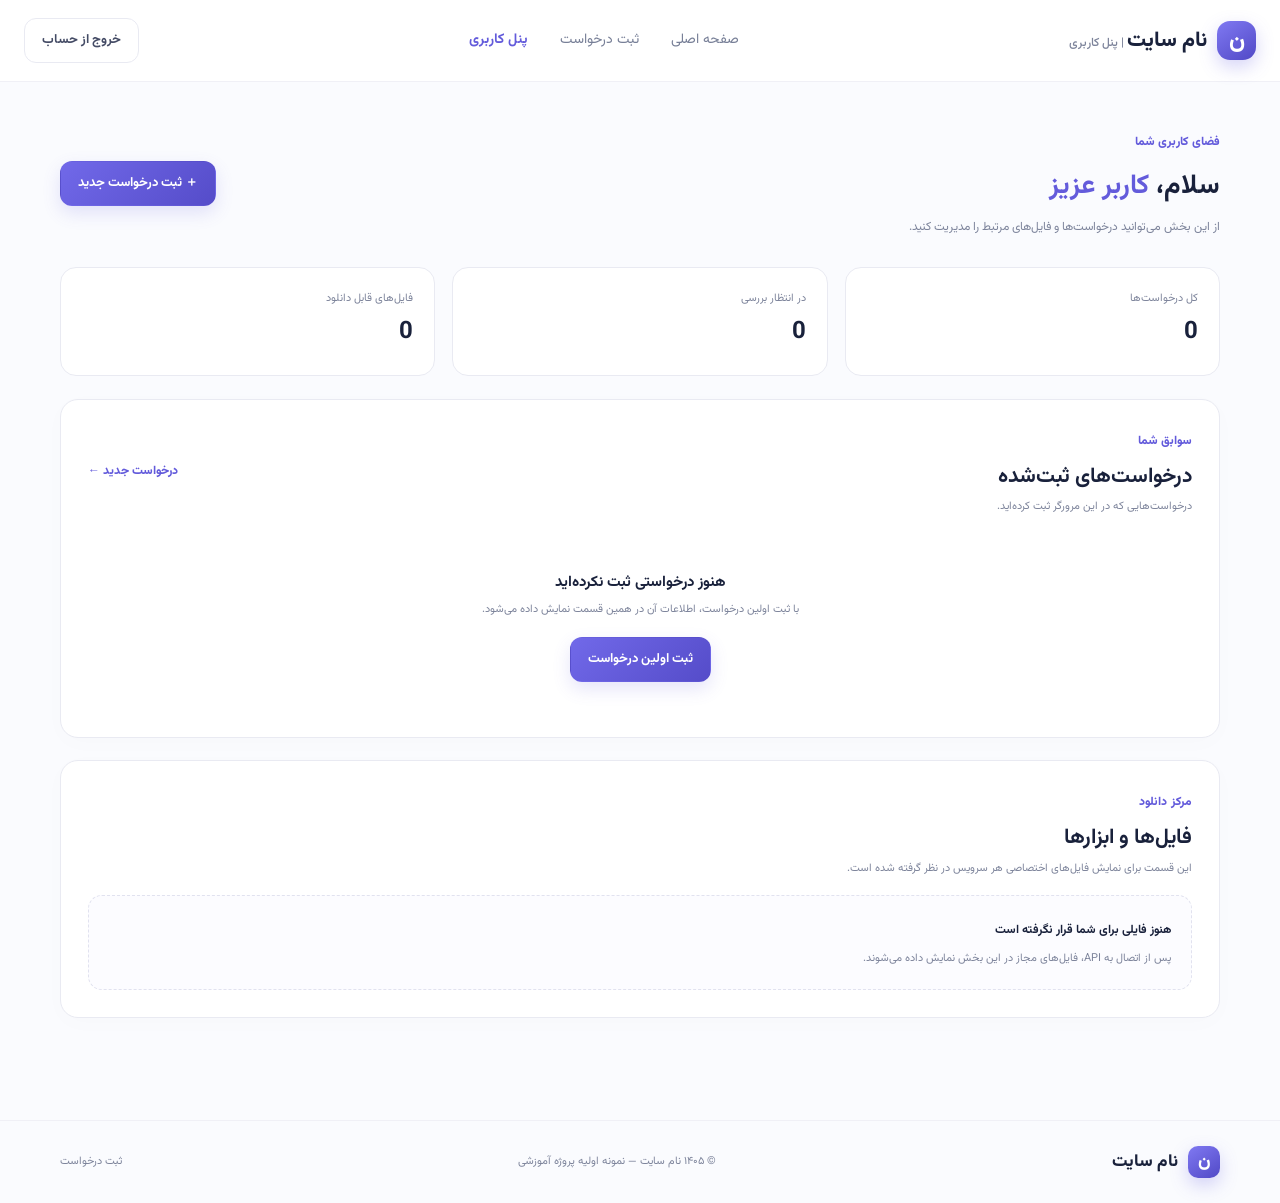
==== dashboard.html @ 3e63b2a2 "saas project setup" ====
<!doctype html>
<html lang="fa" dir="rtl">
  <head>
    <meta charset="utf-8" />
    <meta name="viewport" content="width=device-width,initial-scale=1" />
    <title>پنل کاربری | نام سایت</title>
    <link rel="stylesheet" href="css/style.css" />
  </head>
  <body class="dashboard-body">
    <header class="site-header">
      <a class="brand" href="index.html"
        ><span class="brand-mark">ن</span
        ><span>نام سایت<span class="brand-sub"> | پنل کاربری</span></span></a
      >
      <nav class="main-nav">
        <a href="index.html">صفحه اصلی</a><a href="detail.html">ثبت درخواست</a
        ><a class="active" href="dashboard.html">پنل کاربری</a>
      </nav>
      <div class="header-actions">
        <button class="btn btn-ghost" id="logout-btn">خروج از حساب</button>
      </div>
    </header>
    <main class="container page-container">
      <div class="dashboard-welcome">
        <div>
          <span class="eyebrow">فضای کاربری شما</span>
          <h1>سلام، <span id="user-name">کاربر عزیز</span></h1>
          <p>
            از این بخش می‌توانید درخواست‌ها و فایل‌های مرتبط را مدیریت کنید.
          </p>
        </div>
        <a href="detail.html" class="btn btn-primary">＋ ثبت درخواست جدید</a>
      </div>
      <div class="dashboard-stats">
        <article class="stat-card">
          <div>
            <small>کل درخواست‌ها</small><strong id="total-requests">0</strong>
          </div>
        </article>
        <article class="stat-card">
          <div>
            <small>در انتظار بررسی</small
            ><strong id="pending-requests">0</strong>
          </div>
        </article>
        <article class="stat-card">
          <div><small>فایل‌های قابل دانلود</small><strong>0</strong></div>
        </article>
      </div>
      <section class="panel-card requests-card">
        <div class="card-heading">
          <div>
            <span class="eyebrow">سوابق شما</span>
            <h2>درخواست‌های ثبت‌شده</h2>
            <p>درخواست‌هایی که در این مرورگر ثبت کرده‌اید.</p>
          </div>
          <a href="detail.html" class="text-link">درخواست جدید ←</a>
        </div>
        <div id="requests-list" class="requests-list"></div>
        <div id="empty-state" class="empty-state">
          <h3>هنوز درخواستی ثبت نکرده‌اید</h3>
          <p>
            با ثبت اولین درخواست، اطلاعات آن در همین قسمت نمایش داده می‌شود.
          </p>
          <a href="detail.html" class="btn btn-primary">ثبت اولین درخواست</a>
        </div>
      </section>
      <section class="panel-card downloads-card">
        <div class="card-heading">
          <div>
            <span class="eyebrow">مرکز دانلود</span>
            <h2>فایل‌ها و ابزارها</h2>
            <p>
              این قسمت برای نمایش فایل‌های اختصاصی هر سرویس در نظر گرفته شده
              است.
            </p>
          </div>
        </div>
        <div class="download-placeholder">
          <div>
            <b>هنوز فایلی برای شما قرار نگرفته است</b>
            <p>
              پس از اتصال به API، فایل‌های مجاز در این بخش نمایش داده می‌شوند.
            </p>
          </div>
        </div>
      </section>
    </main>
    <footer class="site-footer">
      <div class="container footer-inner">
        <a class="brand" href="index.html"
          ><span class="brand-mark">ن</span><span>نام سایت</span></a
        ><span>© ۱۴۰۵ نام سایت — نمونه اولیه پروژه آموزشی</span
        ><a href="detail.html">ثبت درخواست</a>
      </div>
    </footer>
    <div class="toast" id="toast" role="status"></div>
    <script src="js/app.js" defer></script>
    <script src="js/dashboard.js" defer></script>
  </body>
</html>
---- css/style.css ----
@import url("https://fonts.googleapis.com/css2?family=Vazirmatn:wght@400;500;600;700;800&display=swap");
:root {
  --ink: #19213b;
  --muted: #7d849b;
  --primary: #635bdb;
  --primary-dark: #4f46c8;
  --line: #e9eaf2;
  --bg: #f8f9fd;
  --white: #fff;
  --green: #1eaa80;
  --orange: #f2a34a;
  --shadow: 0 18px 60px rgba(36, 42, 85, 0.08);
}
* {
  box-sizing: border-box;
}
html {
  scroll-behavior: smooth;
}
body {
  margin: 0;
  font-family: "Vazirmatn", Tahoma, sans-serif;
  color: var(--ink);
  background: #fff;
  line-height: 1.8;
}
button,
input {
  font: inherit;
}
button,
a {
  -webkit-tap-highlight-color: transparent;
}
a {
  color: inherit;
  text-decoration: none;
}
button {
  cursor: pointer;
}
.container {
  width: min(1160px, calc(100% - 48px));
  margin-inline: auto;
}
.site-header {
  height: 82px;
  display: flex;
  align-items: center;
  justify-content: space-between;
  gap: 24px;
  padding: 0 max(24px, calc((100% - 1240px) / 2));
  border-bottom: 1px solid #f0f0f6;
  background: rgba(255, 255, 255, 0.94);
  position: sticky;
  top: 0;
  z-index: 20;
  backdrop-filter: blur(12px);
}
.brand {
  display: flex;
  align-items: center;
  gap: 10px;
  font-size: 21px;
  font-weight: 800;
  white-space: nowrap;
}
.brand-mark {
  width: 39px;
  height: 39px;
  border-radius: 13px;
  display: grid;
  place-items: center;
  color: #fff;
  background: linear-gradient(145deg, #8079f2, #5149c6);
  box-shadow: 0 7px 18px #655de044;
  font-size: 23px;
}
.brand-sub {
  font-size: 12px;
  font-weight: 500;
  color: var(--muted);
}
.main-nav {
  display: flex;
  gap: 32px;
  color: #777f97;
  font-size: 14px;
}
.main-nav a {
  transition: 0.2s;
}
.main-nav a:hover,
.main-nav a.active {
  color: var(--primary);
  font-weight: 700;
}
.header-actions {
  display: flex;
  align-items: center;
  gap: 10px;
}
.btn {
  border: 1px solid transparent;
  border-radius: 12px;
  padding: 10px 17px;
  display: inline-flex;
  align-items: center;
  justify-content: center;
  gap: 12px;
  font-size: 13px;
  font-weight: 700;
  transition:
    transform 0.2s,
    box-shadow 0.2s,
    background 0.2s;
  white-space: nowrap;
}
.btn:hover {
  transform: translateY(-2px);
}
.btn-primary {
  color: #fff;
  background: linear-gradient(135deg, #7169e9, #554cc9);
  box-shadow: 0 7px 18px #635bdb2a;
}
.btn-primary:hover {
  box-shadow: 0 10px 25px #635bdb45;
}
.btn-ghost {
  background: #fff;
  border-color: var(--line);
  color: #444b65;
}
.btn-light {
  background: #fff;
  color: var(--primary);
}
.btn-large {
  padding: 14px 22px;
  font-size: 14px;
  border-radius: 13px;
}
.btn-full {
  width: 100%;
  margin-top: 10px;
  padding: 13px;
}
.menu-toggle {
  display: none;
  border: 0;
  background: transparent;
  font-size: 25px;
  color: var(--ink);
}
.hero {
  display: grid;
  grid-template-columns: 1fr 1fr;
  align-items: center;
  gap: 70px;
  padding-top: 78px;
  padding-bottom: 84px;
  min-height: 570px;
}
.eyebrow {
  display: inline-flex;
  align-items: center;
  gap: 9px;
  font-size: 12px;
  color: var(--primary);
  font-weight: 800;
  letter-spacing: 0.1px;
}
.pulse {
  width: 8px;
  height: 8px;
  background: #36c79c;
  border-radius: 50%;
  box-shadow: 0 0 0 5px #36c79c1e;
}
.hero h1 {
  font-size: clamp(35px, 4.3vw, 54px);
  line-height: 1.45;
  letter-spacing: -1.5px;
  margin: 16px 0;
}
.gradient-text {
  background: linear-gradient(90deg, #7e76ef, #5147c7);
  -webkit-background-clip: text;
  background-clip: text;
  color: transparent;
}
.hero-description {
  max-width: 490px;
  color: var(--muted);
  font-size: 15px;
  line-height: 2.1;
  margin-bottom: 27px;
}
.hero-actions {
  display: flex;
  gap: 12px;
  flex-wrap: wrap;
}
.hero-proof {
  display: flex;
  align-items: center;
  gap: 14px;
  margin-top: 34px;
}
.avatar-stack {
  display: flex;
  direction: ltr;
  padding-left: 5px;
}
.avatar-stack span {
  width: 32px;
  height: 32px;
  display: grid;
  place-items: center;
  border-radius: 50%;
  border: 2px solid white;
  margin-left: -7px;
  background: #e6e4ff;
  color: #5d55d0;
  font-size: 12px;
  font-weight: 800;
}
.avatar-stack span:nth-child(2) {
  background: #ffead6;
  color: #b87831;
}
.avatar-stack span:nth-child(3) {
  background: #d7f6ec;
  color: #168a68;
}
.hero-proof strong,
.hero-proof small {
  display: block;
}
.hero-proof strong {
  font-size: 12px;
}
.hero-proof small {
  font-size: 11px;
  color: var(--muted);
}
.hero-visual {
  position: relative;
  padding: 30px 15px;
}
.glow {
  position: absolute;
  inset: 10% 5%;
  background: radial-gradient(
    ellipse,
    #e7e5ff 0%,
    #f6f5ff 48%,
    transparent 72%
  );
  filter: blur(10px);
}
.dashboard-preview {
  position: relative;
  background: #fff;
  border: 1px solid #ededf7;
  border-radius: 22px;
  padding: 22px;
  box-shadow: 0 25px 75px #3e397a17;
  transform: rotate(-1deg);
  z-index: 2;
}
.preview-top {
  display: flex;
  justify-content: space-between;
  align-items: center;
  font-size: 12px;
  font-weight: 800;
  color: #525975;
  margin-bottom: 20px;
}
.dots {
  color: #c7c9d9;
  letter-spacing: 3px;
}
.preview-icon {
  width: 29px;
  height: 29px;
  display: grid;
  place-items: center;
  background: #f0efff;
  color: var(--primary);
  border-radius: 9px;
}
.welcome-card {
  display: flex;
  justify-content: space-between;
  align-items: center;
  padding: 17px;
  background: linear-gradient(120deg, #f2f1ff, #faf9ff);
  border-radius: 14px;
}
.welcome-card small {
  color: var(--primary);
  font-size: 10px;
}
.welcome-card h3 {
  font-size: 16px;
  margin: 4px 0;
}
.welcome-card p {
  margin: 0;
  font-size: 10px;
  color: var(--muted);
}
.welcome-icon {
  width: 54px;
  height: 54px;
  border-radius: 17px;
  background: #fff;
  color: var(--primary);
  display: grid;
  place-items: center;
  font-size: 30px;
}
.preview-stats {
  display: grid;
  grid-template-columns: 1fr 1fr;
  gap: 12px;
  margin: 14px 0;
}
.mini-stat {
  border: 1px solid #f0f0f6;
  border-radius: 12px;
  padding: 12px;
  display: grid;
  grid-template-columns: 35px 1fr;
  align-items: center;
  column-gap: 28px;
}
.stat-icon {
  width: 33px;
  height: 33px;
  display: grid;
  place-items: center;
  border-radius: 10px;
  font-size: 16px;
}
.purple {
  background: #efedff;
  color: #635bdb;
}
.green {
  background: #e4f9f1;
  color: #1eaa80;
}
.orange {
  background: #fff1df;
  color: #d88728;
}
.mini-stat small {
  font-size: 10px;
  color: var(--muted);
}
.mini-stat b {
  font-size: 17px;
  grid-column: 2;
}
.preview-row {
  display: flex;
  align-items: center;
  gap: 10px;
  border-top: 1px solid #f1f1f7;
  padding: 13px 2px;
}
.row-symbol {
  width: 33px;
  height: 33px;
  border-radius: 10px;
  background: #f3efff;
  color: #8b69d8;
  display: grid;
  place-items: center;
}
.row-symbol.blue {
  background: #e9f4ff;
  color: #4c94d5;
}
.preview-row div {
  flex: 1;
}
.preview-row b,
.preview-row small {
  display: block;
}
.preview-row b {
  font-size: 11px;
}
.preview-row small {
  font-size: 9px;
  color: var(--muted);
}
.status-pill {
  font-size: 9px;
  padding: 3px 8px;
  border-radius: 7px;
}
.pending {
  background: #fff3df;
  color: #c18127;
}
.success {
  background: #e5f8f1;
  color: #16986e;
}
.float-card {
  position: absolute;
  bottom: 0;
  left: -12px;
  z-index: 3;
  display: flex;
  align-items: center;
  gap: 10px;
  background: #fff;
  border: 1px solid #eeeef5;
  padding: 12px 16px;
  border-radius: 14px;
  box-shadow: var(--shadow);
}
.float-check {
  width: 32px;
  height: 32px;
  border-radius: 10px;
  display: grid;
  place-items: center;
  background: #e1f8ee;
  color: #20a77c;
}
.float-card b,
.float-card small {
  display: block;
}
.float-card b {
  font-size: 11px;
}
.float-card small {
  font-size: 10px;
  color: var(--muted);
}
.hero-orb {
  position: absolute;
  border-radius: 50%;
  z-index: 1;
}
.orb-one {
  width: 23px;
  height: 23px;
  background: #f5c783;
  top: 10px;
  right: 0;
}
.orb-two {
  width: 13px;
  height: 13px;
  background: #8e87f3;
  bottom: 40px;
  right: 0;
}
.trust-strip {
  background: #fbfbfe;
  border-block: 1px solid #f1f1f8;
}
.trust-inner {
  display: flex;
  justify-content: space-between;
  align-items: center;
  padding-block: 19px;
  color: var(--muted);
  font-size: 12px;
}
.trust-inner div {
  display: flex;
  align-items: center;
  gap: 17px;
}
.trust-inner b {
  color: #626982;
  font-size: 12px;
}
.trust-inner i {
  width: 4px;
  height: 4px;
  background: #bbb9e9;
  border-radius: 50%;
}
.section {
  padding-top: 85px;
  padding-bottom: 90px;
}
.section-heading {
  display: flex;
  justify-content: space-between;
  align-items: end;
  gap: 20px;
  margin-bottom: 30px;
}
.section-heading h2,
.card-heading h2 {
  font-size: 27px;
  line-height: 1.5;
  margin: 8px 0;
}
.section-heading p,
.card-heading p {
  color: var(--muted);
  font-size: 13px;
  margin: 0;
}
.text-link {
  color: var(--primary);
  font-size: 12px;
  font-weight: 800;
  white-space: nowrap;
}
.service-grid {
  display: grid;
  grid-template-columns: repeat(3, 1fr);
  gap: 18px;
}
.service-card {
  position: relative;
  border: 1px solid var(--line);
  border-radius: 18px;
  padding: 25px 20px;
  transition: 0.25s;
  background: #fff;
}
.service-card:hover {
  transform: translateY(-5px);
  box-shadow: var(--shadow);
  border-color: #dcd9ff;
}
.service-card.featured {
  border-color: #d9d6ff;
  background: linear-gradient(145deg, #fff, #fbfaff);
}
.service-icon {
  width: 49px;
  height: 49px;
  display: grid;
  place-items: center;
  border-radius: 14px;
  font-size: 23px;
  margin-bottom: 20px;
}
.card-label {
  position: absolute;
  left: 20px;
  top: 23px;
  background: #f0eeff;
  color: var(--primary);
  padding: 4px 9px;
  border-radius: 7px;
  font-size: 9px;
  font-weight: 800;
}
.service-card h3 {
  font-size: 16px;
  margin: 0 0 8px;
}
.service-card p {
  font-size: 12px;
  color: var(--muted);
  min-height: 48px;
  margin: 0 0 25px;
  line-height: 2;
}
.service-bottom {
  display: flex;
  justify-content: space-between;
  align-items: center;
  border-top: 1px solid #f0f0f6;
  padding-top: 17px;
  font-size: 11px;
  color: var(--muted);
}
.service-bottom strong b {
  color: var(--ink);
  font-size: 13px;
}
.round-arrow {
  width: 84px;
  height: 34px;
  border: 1px solid var(--line);
  border-radius: 11px;
  display: grid;
  place-items: center;
  color: var(--primary);
  font-size: 10px;
}
.how-section {
  background: #f8f8fd;
  padding: 75px 0 85px;
}
.centered {
  justify-content: center;
  text-align: center;
}
.steps-grid {
  display: grid;
  grid-template-columns: repeat(3, 1fr);
  gap: 22px;
  margin-top: 45px;
}
.step {
  background: #fff;
  border: 1px solid #eeeef6;
  border-radius: 17px;
  padding: 25px;
}
.step > span {
  width: 42px;
  height: 42px;
  border-radius: 13px;
  background: #f0efff;
  color: var(--primary);
  display: grid;
  place-items: center;
  font-weight: 800;
  font-size: 13px;
}
.step h3 {
  font-size: 15px;
  margin: 17px 0 5px;
}
.step p {
  font-size: 12px;
  color: var(--muted);
  margin: 0;
}
.cta {
  margin-top: 70px;
  margin-bottom: 70px;
  padding: 35px 42px;
  background: linear-gradient(115deg, #6c64e4, #4f47bf);
  border-radius: 23px;
  color: #fff;
  display: flex;
  align-items: center;
  justify-content: space-between;
  gap: 25px;
  overflow: hidden;
  position: relative;
}
.cta:after {
  content: "";
  position: absolute;
  width: 240px;
  height: 240px;
  border: 1px solid #ffffff1c;
  border-radius: 50%;
  left: 28%;
  top: -140px;
  box-shadow:
    0 0 0 30px #ffffff08,
    0 0 0 60px #ffffff06;
}
.cta .eyebrow {
  color: #dedcff;
}
.cta h2 {
  font-size: 23px;
  margin: 6px 0;
}
.cta p {
  margin: 0;
  color: #e1dfff;
  font-size: 12px;
}
.cta .btn {
  z-index: 1;
}
.site-footer {
  border-top: 1px solid #f0f0f6;
}
.footer-inner {
  min-height: 82px;
  display: flex;
  align-items: center;
  justify-content: space-between;
  gap: 15px;
}
.footer-inner .brand {
  font-size: 17px;
}
.footer-inner .brand-mark {
  width: 32px;
  height: 32px;
  font-size: 18px;
  border-radius: 10px;
}
.footer-inner > span,
.footer-inner > a:last-child {
  font-size: 11px;
  color: var(--muted);
}
.modal-backdrop {
  position: fixed;
  inset: 0;
  background: #171a34a6;
  backdrop-filter: blur(5px);
  z-index: 100;
  display: grid;
  place-items: center;
  padding: 20px;
  opacity: 0;
  visibility: hidden;
  transition: 0.25s;
}
.modal-backdrop.open {
  opacity: 1;
  visibility: visible;
}
.login-modal {
  width: min(440px, 100%);
  background: #fff;
  border-radius: 23px;
  padding: 34px;
  position: relative;
  box-shadow: 0 25px 90px #12142e40;
  transform: translateY(14px);
  transition: 0.25s;
}
.modal-backdrop.open .login-modal {
  transform: translateY(0);
}
.modal-close {
  position: absolute;
  left: 17px;
  top: 15px;
  border: 0;
  background: #f4f4fa;
  width: 33px;
  height: 33px;
  border-radius: 10px;
  font-size: 24px;
  color: #777d94;
}
.modal-brand {
  margin-bottom: 18px;
}
.login-modal h2 {
  font-size: 23px;
  margin: 7px 0 3px;
}
.modal-subtitle {
  font-size: 12px;
  color: var(--muted);
  margin: 0 0 22px;
}
.login-modal form label,
.field label {
  display: block;
  font-size: 12px;
  font-weight: 800;
  margin: 13px 0 7px;
}
.login-modal input,
.field input {
  width: 100%;
  height: 47px;
  border: 1px solid #e5e6ef;
  border-radius: 11px;
  padding: 0 13px;
  outline: none;
  background: #fff;
  color: var(--ink);
  font-size: 13px;
  transition: 0.2s;
}
.login-modal input:focus,
.field input:focus {
  border-color: #9d97f3;
  box-shadow: 0 0 0 4px #6d65df13;
}
.form-note {
  font-size: 10px;
  color: #8b91a5;
  margin: 10px 0 13px;
}
.modal-foot {
  text-align: center;
  font-size: 10px;
  color: #9297aa;
  margin: 17px 0 0;
}
.toast {
  position: fixed;
  bottom: 24px;
  left: 24px;
  z-index: 150;
  max-width: calc(100% - 48px);
  padding: 12px 18px;
  background: #222744;
  color: #fff;
  border-radius: 12px;
  font-size: 12px;
  box-shadow: var(--shadow);
  opacity: 0;
  transform: translateY(10px);
  pointer-events: none;
  transition: 0.25s;
}
.toast.show {
  opacity: 1;
  transform: translateY(0);
}
.page-container {
  padding-top: 28px;
  padding-bottom: 80px;
}
.breadcrumbs {
  display: flex;
  gap: 8px;
  font-size: 11px;
  color: #9a9fb1;
  margin-bottom: 23px;
}
.breadcrumbs a {
  color: var(--primary);
}
.detail-hero {
  display: flex;
  align-items: center;
  justify-content: space-between;
  gap: 30px;
  padding: 34px 38px;
  background: linear-gradient(110deg, #f6f5ff, #fbfbff);
  border: 1px solid #efedff;
  border-radius: 21px;
  margin-bottom: 26px;
}
.detail-hero h1 {
  font-size: 29px;
  margin: 7px 0;
}
.detail-hero p {
  max-width: 650px;
  color: var(--muted);
  font-size: 13px;
  margin: 0 0 16px;
}
.detail-tags {
  display: flex;
  flex-wrap: wrap;
  gap: 15px;
  color: #626a83;
  font-size: 11px;
}
.detail-tags span:first-letter {
  color: var(--green);
}
.detail-price {
  min-width: 230px;
  padding: 19px;
  background: #fff;
  border: 1px solid #eeecff;
  border-radius: 16px;
  box-shadow: 0 10px 30px #4f46c80b;
}
.detail-price > small,
.detail-price > span {
  display: block;
  color: var(--muted);
  font-size: 10px;
}
.detail-price strong {
  display: block;
  font-size: 21px;
  margin: 4px 0;
  color: var(--primary);
}
.detail-price strong small {
  font-size: 11px;
}
.detail-layout {
  display: grid;
  grid-template-columns: minmax(0, 1fr) 300px;
  gap: 24px;
  align-items: start;
}
.panel-card {
  border: 1px solid var(--line);
  border-radius: 18px;
  background: #fff;
  padding: 27px;
  box-shadow: 0 5px 24px #242a5504;
}
.card-heading {
  display: flex;
  justify-content: space-between;
  align-items: center;
  gap: 15px;
  margin-bottom: 25px;
}
.card-heading h2 {
  font-size: 21px;
  margin: 5px 0;
}
.card-heading p {
  font-size: 11px;
}
.step-counter {
  background: #f1f0ff;
  color: var(--primary);
  font-size: 11px;
  font-weight: 800;
  padding: 7px 12px;
  border-radius: 9px;
  white-space: nowrap;
}
.request-form {
  display: grid;
  grid-template-columns: 1fr 1fr;
  gap: 7px 18px;
}
.field {
  min-width: 0;
}
.field label {
  margin-top: 7px;
}
.field label span {
  color: #e45f6c;
}
.field input {
  height: 46px;
}
.field small {
  display: block;
  font-size: 10px;
  color: #9a9fb1;
  margin-top: 5px;
}
.input-suffix {
  position: relative;
}
.input-suffix input {
  padding-left: 58px;
}
.input-suffix > span {
  position: absolute;
  left: 12px;
  top: 50%;
  transform: translateY(-50%);
  font-size: 10px;
  color: #8a90a6;
}
.field .number-words {
  color: var(--primary);
  min-height: 18px;
}
.form-actions {
  grid-column: 1/-1;
  margin-top: 20px;
  display: flex;
  align-items: center;
  gap: 18px;
  flex-wrap: wrap;
}
.privacy-note {
  font-size: 10px;
  color: #9a9fb1;
}
.form-alert {
  grid-column: 1/-1;
  background: #fff0f0;
  color: #bb4242;
  padding: 10px 13px;
  border-radius: 10px;
  font-size: 12px;
}
.detail-aside {
  display: grid;
  gap: 17px;
}
.aside-card {
  padding: 23px;
}
.aside-icon {
  width: 43px;
  height: 43px;
  border-radius: 13px;
  background: #f0efff;
  color: var(--primary);
  display: grid;
  place-items: center;
  font-size: 22px;
}
.aside-card h3 {
  font-size: 15px;
  margin: 14px 0;
}
.check-list {
  list-style: none;
  padding: 0;
  margin: 0;
}
.check-list li {
  font-size: 11px;
  color: #6f7690;
  padding: 10px 0;
  border-top: 1px solid #f1f1f7;
}
.check-list li:before {
  content: "✓";
  color: var(--green);
  margin-left: 9px;
  font-weight: 800;
}
.help-card {
  background: #f8f8fd;
  border-radius: 16px;
  padding: 20px;
}
.help-card > span {
  font-weight: 800;
  font-size: 12px;
}
.help-card p {
  font-size: 11px;
  color: var(--muted);
  line-height: 2;
}
.help-card a {
  font-size: 11px;
  color: var(--primary);
  font-weight: 800;
}
.dashboard-body {
  background: #fafbfe;
}
.dashboard-welcome {
  display: flex;
  align-items: center;
  justify-content: space-between;
  gap: 20px;
  margin: 18px 0 28px;
}
.dashboard-welcome h1 {
  font-size: 27px;
  margin: 6px 0;
}
.dashboard-welcome h1 span {
  color: var(--primary);
}
.dashboard-welcome p {
  font-size: 12px;
  color: var(--muted);
  margin: 0;
}
.dashboard-stats {
  display: grid;
  grid-template-columns: repeat(3, 1fr);
  gap: 17px;
  margin-bottom: 23px;
}
.stat-card {
  display: flex;
  align-items: center;
  gap: 15px;
  background: #fff;
  border: 1px solid var(--line);
  border-radius: 16px;
  padding: 21px;
}
.stat-card .stat-icon {
  width: 45px;
  height: 45px;
  border-radius: 13px;
  font-size: 20px;
}
.stat-card small,
.stat-card strong {
  display: block;
}
.stat-card small {
  font-size: 11px;
  color: var(--muted);
}
.stat-card strong {
  font-size: 24px;
  margin-top: 2px;
}
.requests-card,
.downloads-card {
  margin-bottom: 22px;
}
.requests-card .card-heading,
.downloads-card .card-heading {
  margin-bottom: 17px;
}
.empty-state {
  text-align: center;
  padding: 35px 15px 28px;
}
.empty-icon {
  width: 58px;
  height: 58px;
  border-radius: 18px;
  background: #f1f0ff;
  color: var(--primary);
  display: grid;
  place-items: center;
  font-size: 25px;
  margin: 0 auto 13px;
}
.empty-state h3 {
  font-size: 15px;
  margin: 0 0 4px;
}
.empty-state p {
  font-size: 11px;
  color: var(--muted);
  margin: 0 0 17px;
}
.requests-list {
  display: grid;
  gap: 12px;
}
.request-item {
  display: flex;
  align-items: center;
  gap: 13px;
  padding: 15px;
  border: 1px solid #f0f0f6;
  border-radius: 13px;
}
.request-item .request-symbol {
  width: 40px;
  height: 40px;
  display: grid;
  place-items: center;
  background: #f0efff;
  color: var(--primary);
  border-radius: 12px;
}
.request-main {
  flex: 1;
  min-width: 0;
}
.request-main b,
.request-main small {
  display: block;
}
.request-main b {
  font-size: 12px;
}
.request-main small {
  font-size: 10px;
  color: var(--muted);
}
.request-meta {
  text-align: left;
}
.request-meta strong {
  display: block;
  font-size: 12px;
}
.request-meta span {
  font-size: 10px;
  color: #bd842f;
  background: #fff4df;
  padding: 3px 7px;
  border-radius: 7px;
}
.download-placeholder {
  display: flex;
  align-items: center;
  gap: 15px;
  padding: 20px;
  border: 1px dashed #e1e2ef;
  border-radius: 14px;
  background: #fcfcff;
}
.download-icon {
  width: 43px;
  height: 43px;
  display: grid;
  place-items: center;
  background: #e5f8f1;
  color: var(--green);
  border-radius: 13px;
  font-size: 22px;
}
.download-placeholder b {
  font-size: 12px;
}
.download-placeholder p {
  font-size: 11px;
  color: var(--muted);
  margin: 4px 0 0;
}
@media (max-width: 900px) {
  .main-nav {
    gap: 15px;
  }
  .hero {
    gap: 30px;
  }
  .detail-layout {
    grid-template-columns: minmax(0, 1fr) 250px;
  }
  .detail-hero {
    padding: 28px;
  }
  .detail-price {
    min-width: 205px;
  }
  .service-card {
    padding: 20px 17px;
  }
  .site-header {
    padding-inline: 22px;
  }
}
@media (max-width: 700px) {
  .container {
    width: calc(100% - 32px);
  }
  .site-header {
    height: 70px;
    padding-inline: 16px;
    gap: 10px;
  }
  .brand {
    font-size: 18px;
  }
  .brand-mark {
    width: 35px;
    height: 35px;
  }
  .brand-sub {
    display: none;
  }
  .main-nav {
    display: none;
    position: absolute;
    top: 69px;
    right: 12px;
    left: 12px;
    background: #fff;
    border: 1px solid var(--line);
    border-radius: 13px;
    padding: 15px;
    box-shadow: var(--shadow);
    flex-direction: column;
    gap: 12px;
  }
  .main-nav.show {
    display: flex;
  }
  .menu-toggle {
    display: block;
  }
  .header-actions {
    gap: 6px;
  }
  .header-actions .btn {
    padding: 8px 10px;
    font-size: 11px;
  }
  .desktop-only {
    display: none;
  }
  .hero {
    grid-template-columns: 1fr;
    padding-top: 49px;
    padding-bottom: 50px;
    gap: 20px;
  }
  .hero h1 {
    font-size: 37px;
  }
  .hero-description {
    font-size: 13px;
  }
  .hero-visual {
    padding: 18px 12px 28px;
    max-width: 510px;
    width: 100%;
    margin-inline: auto;
  }
  .dashboard-preview {
    padding: 17px;
  }
  .float-card {
    left: -2px;
  }
  .trust-inner {
    align-items: flex-start;
    gap: 10px;
    flex-direction: column;
  }
  .trust-inner div {
    gap: 11px;
  }
  .section {
    padding-top: 57px;
    padding-bottom: 60px;
  }
  .section-heading {
    align-items: flex-start;
    flex-direction: column;
    margin-bottom: 23px;
  }
  .section-heading h2 {
    font-size: 23px;
  }
  .service-grid {
    grid-template-columns: 1fr;
  }
  .service-card p {
    min-height: 0;
  }
  .steps-grid {
    grid-template-columns: 1fr;
    gap: 12px;
    margin-top: 25px;
  }
  .step {
    padding: 19px;
  }
  .how-section {
    padding: 55px 0;
  }
  .cta {
    margin-top: 40px;
    margin-bottom: 40px;
    padding: 27px 22px;
    align-items: flex-start;
    flex-direction: column;
  }
  .cta h2 {
    font-size: 21px;
  }
  .footer-inner {
    padding-block: 17px;
    flex-wrap: wrap;
    justify-content: space-between;
  }
  .footer-inner > span {
    order: 3;
    width: 100%;
  }
  .login-modal {
    padding: 28px 23px;
  }
  .page-container {
    padding-top: 20px;
  }
  .detail-hero {
    align-items: stretch;
    flex-direction: column;
    padding: 23px 20px;
  }
  .detail-hero h1 {
    font-size: 24px;
  }
  .detail-price {
    min-width: 0;
  }
  .detail-layout {
    grid-template-columns: 1fr;
  }
  .detail-aside {
    grid-template-columns: 1fr 1fr;
  }
  .panel-card {
    padding: 20px;
  }
  .card-heading h2 {
    font-size: 19px;
  }
  .request-form {
    grid-template-columns: 1fr;
  }
  .form-actions {
    grid-column: 1;
  }
  .privacy-note {
    line-height: 1.8;
  }
  .dashboard-welcome {
    align-items: flex-start;
    flex-direction: column;
  }
  .dashboard-welcome h1 {
    font-size: 23px;
  }
  .dashboard-stats {
    grid-template-columns: 1fr;
    gap: 10px;
  }
  .stat-card {
    padding: 15px;
  }
  .request-item {
    align-items: flex-start;
    flex-wrap: wrap;
  }
  .request-meta {
    width: 100%;
    text-align: right;
    padding-right: 53px;
  }
  .detail-tags {
    gap: 7px 12px;
  }
  .detail-aside {
    grid-template-columns: 1fr;
  }
}
@media (min-width: 701px) and (max-width: 800px) {
  .main-nav {
    gap: 10px;
    font-size: 12px;
  }
  .hero {
    grid-template-columns: 1fr 1fr;
    gap: 20px;
  }
  .hero h1 {
    font-size: 35px;
  }
  .header-actions .btn {
    font-size: 11px;
    padding: 9px 11px;
  }
}
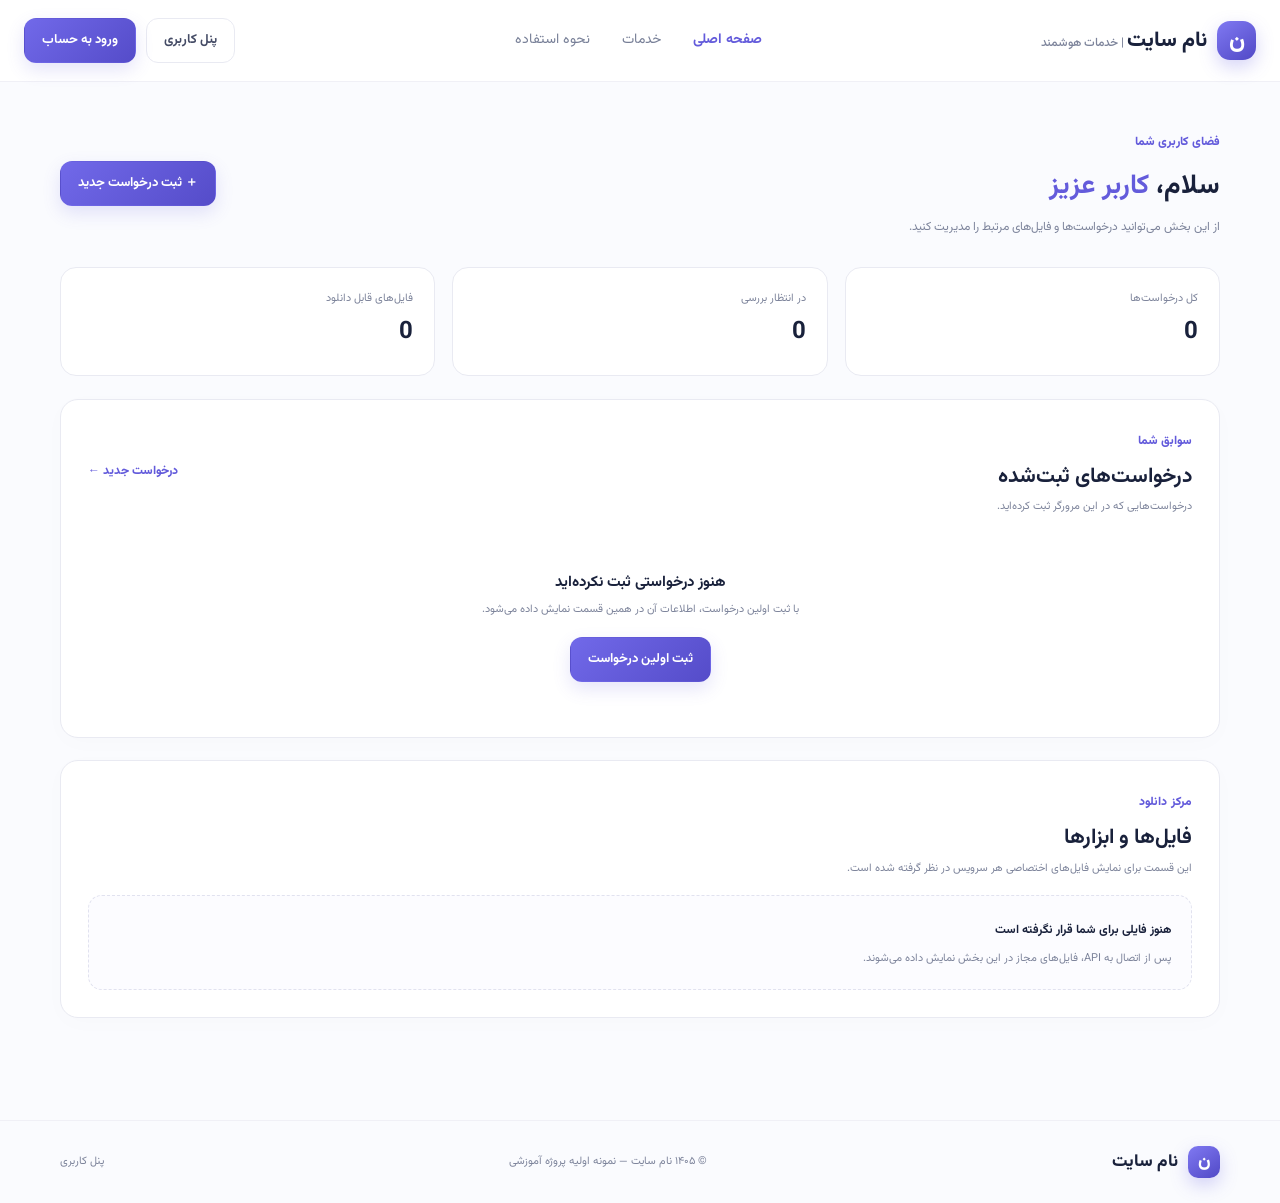
==== commit b79f3781: "masterpage" ====
--- a/dashboard.html
+++ b/dashboard.html
@@ -7,19 +7,9 @@
     <link rel="stylesheet" href="css/style.css" />
   </head>
   <body class="dashboard-body">
-    <header class="site-header">
-      <a class="brand" href="index.html"
-        ><span class="brand-mark">ن</span
-        ><span>نام سایت<span class="brand-sub"> | پنل کاربری</span></span></a
-      >
-      <nav class="main-nav">
-        <a href="index.html">صفحه اصلی</a><a href="detail.html">ثبت درخواست</a
-        ><a class="active" href="dashboard.html">پنل کاربری</a>
-      </nav>
-      <div class="header-actions">
-        <button class="btn btn-ghost" id="logout-btn">خروج از حساب</button>
-      </div>
-    </header>
+    
+    <div id="header"></div>
+
     <main class="container page-container">
       <div class="dashboard-welcome">
         <div>
@@ -86,16 +76,16 @@
         </div>
       </section>
     </main>
-    <footer class="site-footer">
-      <div class="container footer-inner">
-        <a class="brand" href="index.html"
-          ><span class="brand-mark">ن</span><span>نام سایت</span></a
-        ><span>© ۱۴۰۵ نام سایت — نمونه اولیه پروژه آموزشی</span
-        ><a href="detail.html">ثبت درخواست</a>
-      </div>
-    </footer>
+    
+    <div id="footer"></div>
+
     <div class="toast" id="toast" role="status"></div>
     <script src="js/app.js" defer></script>
     <script src="js/dashboard.js" defer></script>
+
+        <script src="components/header.js"></script>
+        <script src="components/footer.js"></script>
+        <script src="components/layout.js"></script>
+
   </body>
 </html>
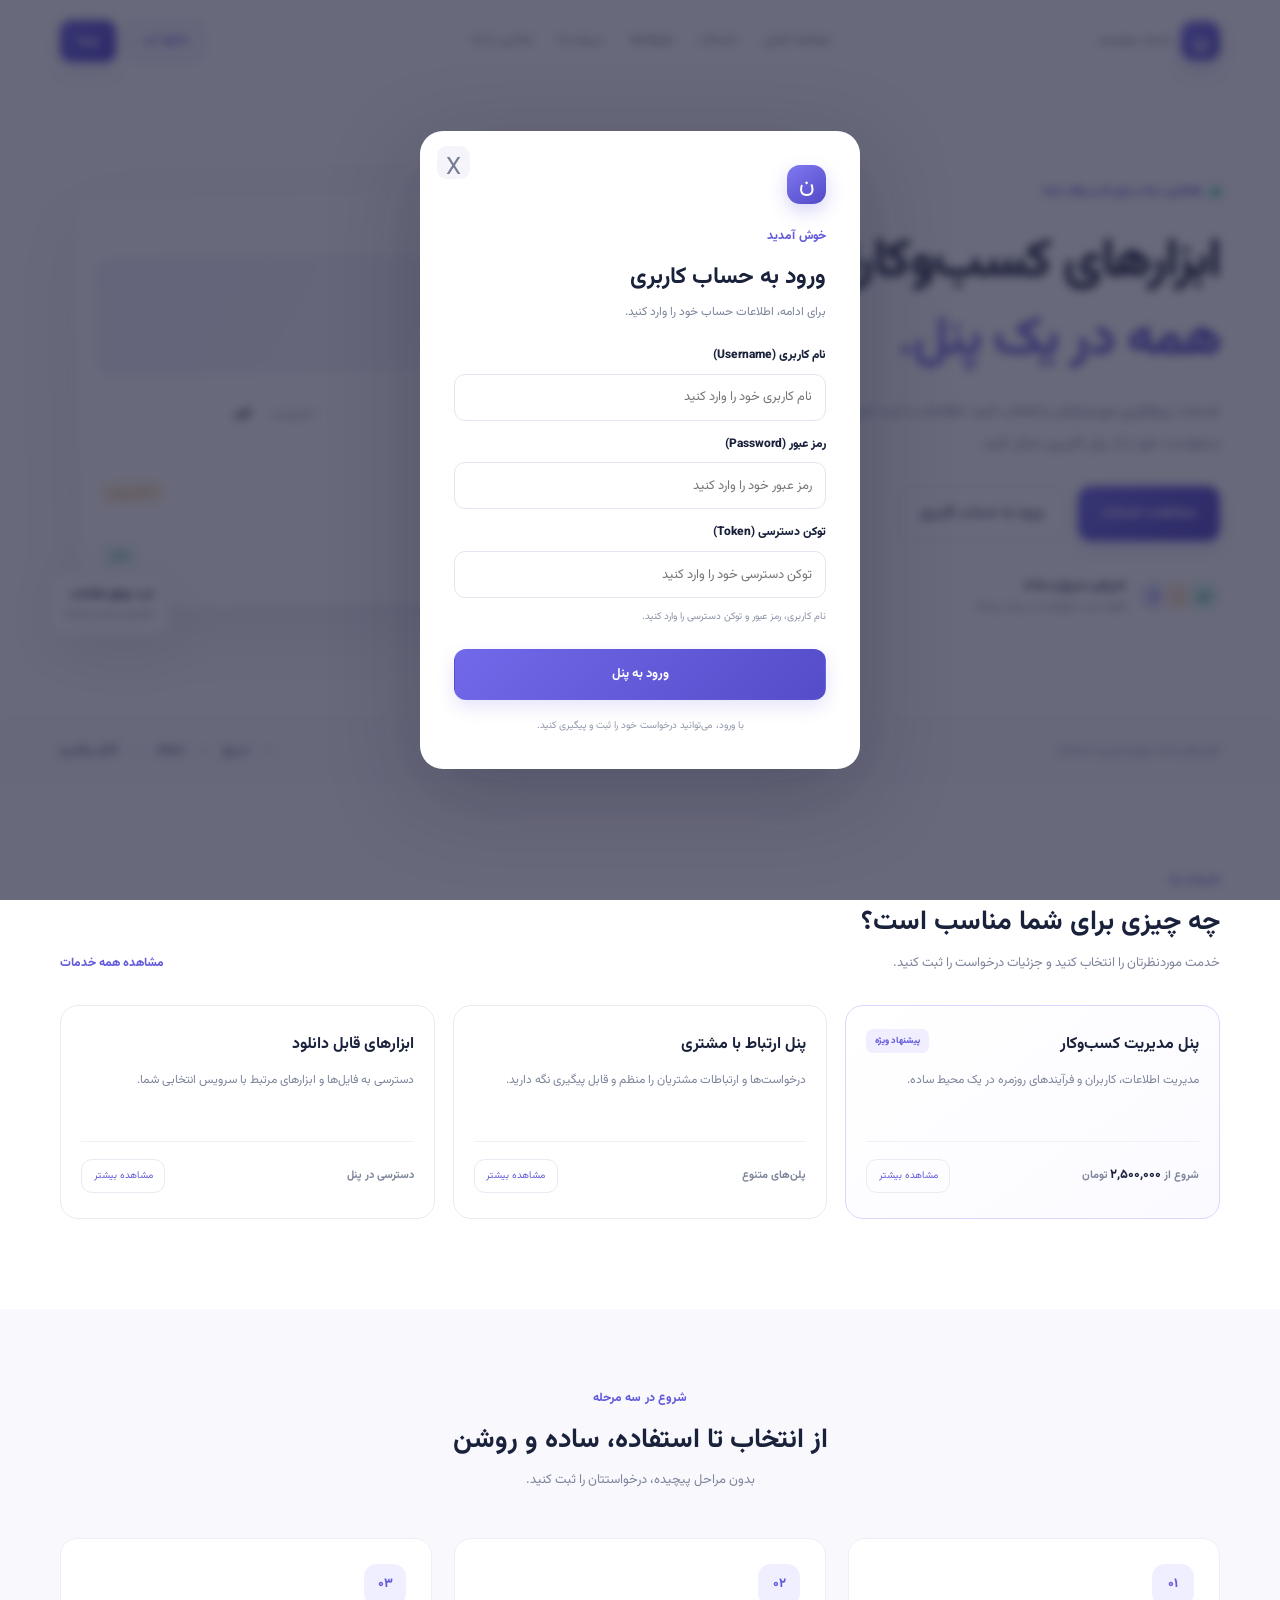
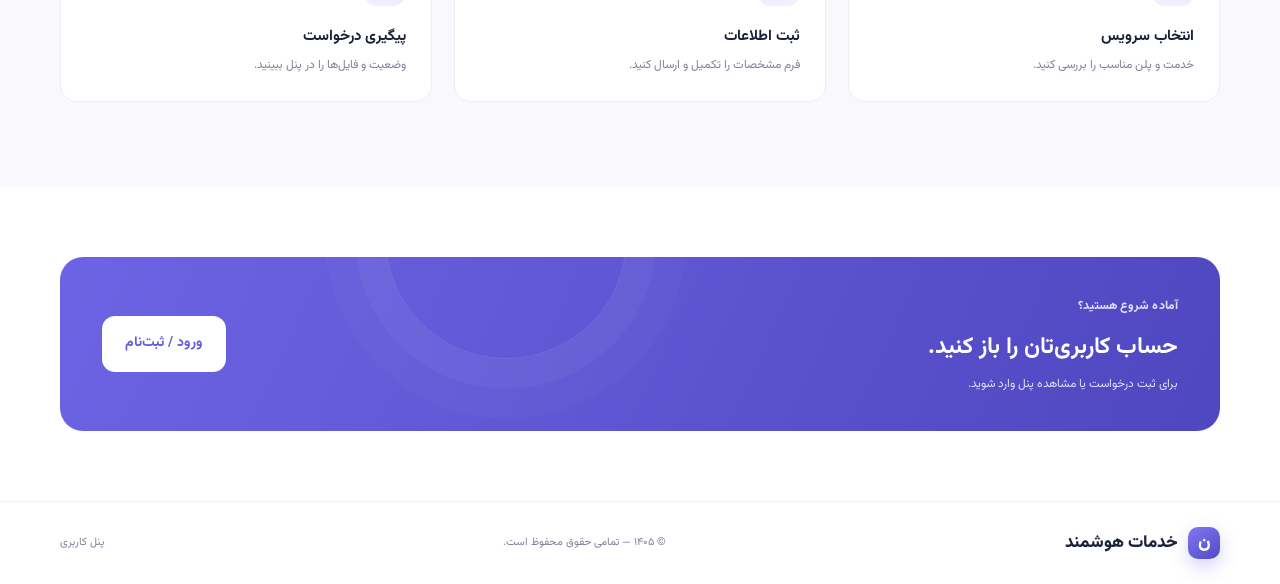
==== commit 26d00a5a: "MasterPage" ====
--- a/dashboard.html
+++ b/dashboard.html
@@ -2,90 +2,134 @@
 <html lang="fa" dir="rtl">
   <head>
     <meta charset="utf-8" />
-    <meta name="viewport" content="width=device-width,initial-scale=1" />
-    <title>پنل کاربری | نام سایت</title>
+    <meta name="viewport" content="width=device-width, initial-scale=1" />
+
+    <meta
+      name="description"
+      content="پنل کاربری برای مدیریت و پیگیری درخواست‌های خدمات" />
+
+    <title>پنل کاربری</title>
+
     <link rel="stylesheet" href="css/style.css" />
   </head>
+
   <body class="dashboard-body">
-    
     <div id="header"></div>
 
     <main class="container page-container">
+      <!-- خوش‌آمدگویی و عملیات اصلی -->
       <div class="dashboard-welcome">
         <div>
           <span class="eyebrow">فضای کاربری شما</span>
-          <h1>سلام، <span id="user-name">کاربر عزیز</span></h1>
+
+          <h1>
+            سلام،
+            <span id="user-name">کاربر عزیز</span>
+          </h1>
+
           <p>
             از این بخش می‌توانید درخواست‌ها و فایل‌های مرتبط را مدیریت کنید.
           </p>
         </div>
-        <a href="detail.html" class="btn btn-primary">＋ ثبت درخواست جدید</a>
+
+        <div class="header-actions">
+          <a href="detail.html" class="btn btn-primary">
+            ＋ ثبت درخواست جدید
+          </a>
+
+          <button type="button" class="btn btn-ghost" id="logout-btn">
+            خروج از حساب
+          </button>
+        </div>
       </div>
+
+      <!-- آمار داشبورد -->
       <div class="dashboard-stats">
         <article class="stat-card">
           <div>
-            <small>کل درخواست‌ها</small><strong id="total-requests">0</strong>
+            <small>کل درخواست‌ها</small>
+            <strong id="total-requests">۰</strong>
           </div>
         </article>
+
         <article class="stat-card">
           <div>
-            <small>در انتظار بررسی</small
-            ><strong id="pending-requests">0</strong>
+            <small>در انتظار بررسی</small>
+            <strong id="pending-requests">۰</strong>
           </div>
         </article>
+
         <article class="stat-card">
-          <div><small>فایل‌های قابل دانلود</small><strong>0</strong></div>
+          <div>
+            <small>فایل‌های قابل دانلود</small>
+            <strong>۰</strong>
+          </div>
         </article>
       </div>
+
+      <!-- درخواست‌های ثبت‌شده -->
       <section class="panel-card requests-card">
         <div class="card-heading">
           <div>
             <span class="eyebrow">سوابق شما</span>
+
             <h2>درخواست‌های ثبت‌شده</h2>
+
             <p>درخواست‌هایی که در این مرورگر ثبت کرده‌اید.</p>
           </div>
-          <a href="detail.html" class="text-link">درخواست جدید ←</a>
+
+          <a href="detail.html" class="text-link"> درخواست جدید </a>
         </div>
+
         <div id="requests-list" class="requests-list"></div>
-        <div id="empty-state" class="empty-state">
+
+        <div id="empty-state" class="empty-state" hidden>
           <h3>هنوز درخواستی ثبت نکرده‌اید</h3>
+
           <p>
             با ثبت اولین درخواست، اطلاعات آن در همین قسمت نمایش داده می‌شود.
           </p>
-          <a href="detail.html" class="btn btn-primary">ثبت اولین درخواست</a>
+
+          <a href="detail.html" class="btn btn-primary"> ثبت اولین درخواست </a>
         </div>
       </section>
+
+      <!-- مرکز دانلود -->
       <section class="panel-card downloads-card">
         <div class="card-heading">
           <div>
             <span class="eyebrow">مرکز دانلود</span>
+
             <h2>فایل‌ها و ابزارها</h2>
+
             <p>
-              این قسمت برای نمایش فایل‌های اختصاصی هر سرویس در نظر گرفته شده
-              است.
+              فایل‌های اختصاصی هر سرویس پس از اتصال به API در این بخش نمایش داده
+              می‌شوند.
             </p>
           </div>
         </div>
+
         <div class="download-placeholder">
           <div>
             <b>هنوز فایلی برای شما قرار نگرفته است</b>
+
             <p>
-              پس از اتصال به API، فایل‌های مجاز در این بخش نمایش داده می‌شوند.
+              پس از اتصال به API، فایل‌های مجاز در این بخش نمایش داده خواهند شد.
             </p>
           </div>
         </div>
       </section>
     </main>
-    
+
     <div id="footer"></div>
 
-    <div class="toast" id="toast" role="status"></div>
+    <div class="toast" id="toast" role="status" aria-live="polite"></div>
+
+    <!-- ابتدا کامپوننت‌ها و سپس فایل‌های اصلی -->
+    <script src="components/header.js" defer></script>
+    <script src="components/footer.js" defer></script>
     <script src="js/app.js" defer></script>
+    <script src="components/layout.js" defer></script>
     <script src="js/dashboard.js" defer></script>
-
-        <script src="components/header.js"></script>
-        <script src="components/footer.js"></script>
-        <script src="components/layout.js"></script>
-
   </body>
 </html>
--- a/css/style.css
+++ b/css/style.css
@@ -1,1440 +1,2545 @@
 @import url("https://fonts.googleapis.com/css2?family=Vazirmatn:wght@400;500;600;700;800&display=swap");
+
 :root {
   --ink: #19213b;
+
   --muted: #7d849b;
+
   --primary: #635bdb;
+
   --primary-dark: #4f46c8;
+
   --line: #e9eaf2;
+
   --bg: #f8f9fd;
+
   --white: #fff;
+
   --green: #1eaa80;
+
   --orange: #f2a34a;
+
   --shadow: 0 18px 60px rgba(36, 42, 85, 0.08);
 }
+
 * {
   box-sizing: border-box;
 }
+
 html {
   scroll-behavior: smooth;
 }
+
 body {
   margin: 0;
+
   font-family: "Vazirmatn", Tahoma, sans-serif;
+
   color: var(--ink);
+
   background: #fff;
+
   line-height: 1.8;
 }
+
 button,
 input {
   font: inherit;
 }
+
 button,
 a {
   -webkit-tap-highlight-color: transparent;
 }
+
 a {
   color: inherit;
+
   text-decoration: none;
 }
+
 button {
   cursor: pointer;
 }
+
 .container {
   width: min(1160px, calc(100% - 48px));
+
   margin-inline: auto;
 }
+
 .site-header {
   height: 82px;
-  display: flex;
-  align-items: center;
+
+  display: flex;
+
+  align-items: center;
+
   justify-content: space-between;
+
   gap: 24px;
+
   padding: 0 max(24px, calc((100% - 1240px) / 2));
+
   border-bottom: 1px solid #f0f0f6;
+
   background: rgba(255, 255, 255, 0.94);
+
   position: sticky;
+
   top: 0;
+
   z-index: 20;
+
   backdrop-filter: blur(12px);
 }
+
 .brand {
   display: flex;
-  align-items: center;
+
+  align-items: center;
+
   gap: 10px;
+
   font-size: 21px;
+
   font-weight: 800;
+
   white-space: nowrap;
 }
+
 .brand-mark {
   width: 39px;
+
   height: 39px;
+
   border-radius: 13px;
+
   display: grid;
+
   place-items: center;
+
   color: #fff;
+
   background: linear-gradient(145deg, #8079f2, #5149c6);
+
   box-shadow: 0 7px 18px #655de044;
+
   font-size: 23px;
 }
+
 .brand-sub {
   font-size: 12px;
+
   font-weight: 500;
+
   color: var(--muted);
 }
+
 .main-nav {
   display: flex;
+
   gap: 32px;
+
   color: #777f97;
+
   font-size: 14px;
 }
+
 .main-nav a {
   transition: 0.2s;
 }
+
 .main-nav a:hover,
 .main-nav a.active {
   color: var(--primary);
+
   font-weight: 700;
 }
+
 .header-actions {
   display: flex;
-  align-items: center;
+
+  align-items: center;
+
   gap: 10px;
 }
+
 .btn {
   border: 1px solid transparent;
+
   border-radius: 12px;
+
   padding: 10px 17px;
+
   display: inline-flex;
-  align-items: center;
+
+  align-items: center;
+
   justify-content: center;
+
   gap: 12px;
+
   font-size: 13px;
+
   font-weight: 700;
+
   transition:
     transform 0.2s,
     box-shadow 0.2s,
     background 0.2s;
+
   white-space: nowrap;
 }
+
 .btn:hover {
   transform: translateY(-2px);
 }
+
 .btn-primary {
   color: #fff;
+
   background: linear-gradient(135deg, #7169e9, #554cc9);
+
   box-shadow: 0 7px 18px #635bdb2a;
 }
+
 .btn-primary:hover {
   box-shadow: 0 10px 25px #635bdb45;
 }
+
 .btn-ghost {
   background: #fff;
+
   border-color: var(--line);
+
   color: #444b65;
 }
+
 .btn-light {
   background: #fff;
+
   color: var(--primary);
 }
+
 .btn-large {
   padding: 14px 22px;
+
   font-size: 14px;
+
   border-radius: 13px;
 }
+
 .btn-full {
   width: 100%;
+
   margin-top: 10px;
+
   padding: 13px;
 }
+
 .menu-toggle {
   display: none;
+
   border: 0;
+
   background: transparent;
+
   font-size: 25px;
+
   color: var(--ink);
 }
+
 .hero {
   display: grid;
+
   grid-template-columns: 1fr 1fr;
-  align-items: center;
+
+  align-items: center;
+
   gap: 70px;
+
   padding-top: 78px;
+
   padding-bottom: 84px;
+
   min-height: 570px;
 }
+
 .eyebrow {
   display: inline-flex;
-  align-items: center;
+
+  align-items: center;
+
   gap: 9px;
+
   font-size: 12px;
+
   color: var(--primary);
+
   font-weight: 800;
+
   letter-spacing: 0.1px;
 }
+
 .pulse {
   width: 8px;
+
   height: 8px;
+
   background: #36c79c;
+
   border-radius: 50%;
+
   box-shadow: 0 0 0 5px #36c79c1e;
 }
+
 .hero h1 {
   font-size: clamp(35px, 4.3vw, 54px);
+
   line-height: 1.45;
+
   letter-spacing: -1.5px;
+
   margin: 16px 0;
 }
+
 .gradient-text {
   background: linear-gradient(90deg, #7e76ef, #5147c7);
+
   -webkit-background-clip: text;
+
   background-clip: text;
+
   color: transparent;
 }
+
 .hero-description {
   max-width: 490px;
+
   color: var(--muted);
+
   font-size: 15px;
+
   line-height: 2.1;
+
   margin-bottom: 27px;
 }
+
 .hero-actions {
   display: flex;
+
   gap: 12px;
+
   flex-wrap: wrap;
 }
+
 .hero-proof {
   display: flex;
-  align-items: center;
+
+  align-items: center;
+
   gap: 14px;
+
   margin-top: 34px;
 }
+
 .avatar-stack {
   display: flex;
+
   direction: ltr;
+
   padding-left: 5px;
 }
+
 .avatar-stack span {
   width: 32px;
+
   height: 32px;
+
   display: grid;
+
   place-items: center;
+
   border-radius: 50%;
+
   border: 2px solid white;
+
   margin-left: -7px;
+
   background: #e6e4ff;
+
   color: #5d55d0;
+
   font-size: 12px;
+
   font-weight: 800;
 }
+
 .avatar-stack span:nth-child(2) {
   background: #ffead6;
+
   color: #b87831;
 }
+
 .avatar-stack span:nth-child(3) {
   background: #d7f6ec;
+
   color: #168a68;
 }
+
 .hero-proof strong,
 .hero-proof small {
   display: block;
 }
+
 .hero-proof strong {
   font-size: 12px;
 }
+
 .hero-proof small {
   font-size: 11px;
+
   color: var(--muted);
 }
+
 .hero-visual {
   position: relative;
+
   padding: 30px 15px;
 }
+
 .glow {
   position: absolute;
+
   inset: 10% 5%;
+
   background: radial-gradient(
     ellipse,
     #e7e5ff 0%,
+
     #f6f5ff 48%,
+
     transparent 72%
   );
+
   filter: blur(10px);
 }
+
 .dashboard-preview {
   position: relative;
+
   background: #fff;
+
   border: 1px solid #ededf7;
+
   border-radius: 22px;
+
   padding: 22px;
+
   box-shadow: 0 25px 75px #3e397a17;
+
   transform: rotate(-1deg);
+
   z-index: 2;
 }
+
 .preview-top {
   display: flex;
+
   justify-content: space-between;
-  align-items: center;
+
+  align-items: center;
+
   font-size: 12px;
+
   font-weight: 800;
+
   color: #525975;
+
   margin-bottom: 20px;
 }
+
 .dots {
   color: #c7c9d9;
+
   letter-spacing: 3px;
 }
+
 .preview-icon {
   width: 29px;
+
   height: 29px;
+
   display: grid;
+
   place-items: center;
+
   background: #f0efff;
+
   color: var(--primary);
+
   border-radius: 9px;
 }
+
 .welcome-card {
   display: flex;
+
   justify-content: space-between;
-  align-items: center;
+
+  align-items: center;
+
   padding: 17px;
+
   background: linear-gradient(120deg, #f2f1ff, #faf9ff);
+
   border-radius: 14px;
 }
+
 .welcome-card small {
   color: var(--primary);
+
   font-size: 10px;
 }
+
 .welcome-card h3 {
   font-size: 16px;
+
   margin: 4px 0;
 }
+
 .welcome-card p {
   margin: 0;
+
   font-size: 10px;
+
   color: var(--muted);
 }
+
 .welcome-icon {
   width: 54px;
+
   height: 54px;
+
   border-radius: 17px;
+
   background: #fff;
+
   color: var(--primary);
+
   display: grid;
+
   place-items: center;
+
   font-size: 30px;
 }
+
 .preview-stats {
   display: grid;
+
   grid-template-columns: 1fr 1fr;
+
   gap: 12px;
+
   margin: 14px 0;
 }
+
 .mini-stat {
   border: 1px solid #f0f0f6;
+
   border-radius: 12px;
+
   padding: 12px;
+
   display: grid;
+
   grid-template-columns: 35px 1fr;
-  align-items: center;
+
+  align-items: center;
+
   column-gap: 28px;
 }
+
 .stat-icon {
   width: 33px;
+
   height: 33px;
+
   display: grid;
+
   place-items: center;
+
   border-radius: 10px;
+
   font-size: 16px;
 }
+
 .purple {
   background: #efedff;
+
   color: #635bdb;
 }
+
 .green {
   background: #e4f9f1;
+
   color: #1eaa80;
 }
+
 .orange {
   background: #fff1df;
+
   color: #d88728;
 }
+
 .mini-stat small {
   font-size: 10px;
+
   color: var(--muted);
 }
+
 .mini-stat b {
   font-size: 17px;
+
   grid-column: 2;
 }
+
 .preview-row {
   display: flex;
-  align-items: center;
+
+  align-items: center;
+
   gap: 10px;
+
   border-top: 1px solid #f1f1f7;
+
   padding: 13px 2px;
 }
+
 .row-symbol {
   width: 33px;
+
   height: 33px;
+
   border-radius: 10px;
+
   background: #f3efff;
+
   color: #8b69d8;
+
   display: grid;
+
   place-items: center;
 }
+
 .row-symbol.blue {
   background: #e9f4ff;
+
   color: #4c94d5;
 }
+
 .preview-row div {
   flex: 1;
 }
+
 .preview-row b,
 .preview-row small {
   display: block;
 }
+
 .preview-row b {
   font-size: 11px;
 }
+
 .preview-row small {
   font-size: 9px;
+
   color: var(--muted);
 }
+
 .status-pill {
   font-size: 9px;
+
   padding: 3px 8px;
+
   border-radius: 7px;
 }
+
 .pending {
   background: #fff3df;
+
   color: #c18127;
 }
+
 .success {
   background: #e5f8f1;
+
   color: #16986e;
 }
+
 .float-card {
   position: absolute;
+
   bottom: 0;
+
   left: -12px;
+
   z-index: 3;
-  display: flex;
-  align-items: center;
+
+  display: flex;
+
+  align-items: center;
+
   gap: 10px;
+
   background: #fff;
+
   border: 1px solid #eeeef5;
+
   padding: 12px 16px;
+
   border-radius: 14px;
+
   box-shadow: var(--shadow);
 }
+
 .float-check {
   width: 32px;
+
   height: 32px;
+
   border-radius: 10px;
+
   display: grid;
+
   place-items: center;
+
   background: #e1f8ee;
+
   color: #20a77c;
 }
+
 .float-card b,
 .float-card small {
   display: block;
 }
+
 .float-card b {
   font-size: 11px;
 }
+
 .float-card small {
   font-size: 10px;
+
   color: var(--muted);
 }
+
 .hero-orb {
   position: absolute;
+
   border-radius: 50%;
+
   z-index: 1;
 }
+
 .orb-one {
   width: 23px;
+
   height: 23px;
+
   background: #f5c783;
+
   top: 10px;
+
   right: 0;
 }
+
 .orb-two {
   width: 13px;
+
   height: 13px;
+
   background: #8e87f3;
+
   bottom: 40px;
+
   right: 0;
 }
+
 .trust-strip {
   background: #fbfbfe;
+
   border-block: 1px solid #f1f1f8;
 }
+
 .trust-inner {
   display: flex;
+
   justify-content: space-between;
-  align-items: center;
+
+  align-items: center;
+
   padding-block: 19px;
+
   color: var(--muted);
+
   font-size: 12px;
 }
+
 .trust-inner div {
   display: flex;
-  align-items: center;
+
+  align-items: center;
+
   gap: 17px;
 }
+
 .trust-inner b {
   color: #626982;
+
   font-size: 12px;
 }
+
 .trust-inner i {
   width: 4px;
+
   height: 4px;
+
   background: #bbb9e9;
+
   border-radius: 50%;
 }
+
 .section {
   padding-top: 85px;
+
   padding-bottom: 90px;
 }
+
 .section-heading {
   display: flex;
+
   justify-content: space-between;
+
   align-items: end;
+
   gap: 20px;
+
   margin-bottom: 30px;
 }
+
 .section-heading h2,
 .card-heading h2 {
   font-size: 27px;
+
   line-height: 1.5;
+
   margin: 8px 0;
 }
+
 .section-heading p,
 .card-heading p {
   color: var(--muted);
+
   font-size: 13px;
+
   margin: 0;
 }
+
 .text-link {
   color: var(--primary);
+
   font-size: 12px;
+
   font-weight: 800;
+
   white-space: nowrap;
 }
+
 .service-grid {
   display: grid;
+
   grid-template-columns: repeat(3, 1fr);
+
   gap: 18px;
 }
+
 .service-card {
   position: relative;
+
   border: 1px solid var(--line);
+
   border-radius: 18px;
+
   padding: 25px 20px;
+
   transition: 0.25s;
+
   background: #fff;
 }
+
 .service-card:hover {
   transform: translateY(-5px);
+
   box-shadow: var(--shadow);
+
   border-color: #dcd9ff;
 }
+
 .service-card.featured {
   border-color: #d9d6ff;
+
   background: linear-gradient(145deg, #fff, #fbfaff);
 }
+
 .service-icon {
   width: 49px;
+
   height: 49px;
+
   display: grid;
+
   place-items: center;
+
   border-radius: 14px;
+
   font-size: 23px;
+
   margin-bottom: 20px;
 }
+
 .card-label {
   position: absolute;
+
   left: 20px;
+
   top: 23px;
+
   background: #f0eeff;
+
   color: var(--primary);
+
   padding: 4px 9px;
+
   border-radius: 7px;
+
   font-size: 9px;
+
   font-weight: 800;
 }
+
 .service-card h3 {
   font-size: 16px;
+
   margin: 0 0 8px;
 }
+
 .service-card p {
   font-size: 12px;
+
   color: var(--muted);
+
   min-height: 48px;
+
   margin: 0 0 25px;
+
   line-height: 2;
 }
+
 .service-bottom {
   display: flex;
+
   justify-content: space-between;
-  align-items: center;
+
+  align-items: center;
+
   border-top: 1px solid #f0f0f6;
+
   padding-top: 17px;
+
   font-size: 11px;
+
   color: var(--muted);
 }
+
 .service-bottom strong b {
   color: var(--ink);
+
   font-size: 13px;
 }
+
 .round-arrow {
   width: 84px;
+
   height: 34px;
+
   border: 1px solid var(--line);
+
   border-radius: 11px;
+
   display: grid;
+
   place-items: center;
+
   color: var(--primary);
+
   font-size: 10px;
 }
+
 .how-section {
   background: #f8f8fd;
+
   padding: 75px 0 85px;
 }
+
 .centered {
   justify-content: center;
+
   text-align: center;
 }
+
 .steps-grid {
   display: grid;
+
   grid-template-columns: repeat(3, 1fr);
+
   gap: 22px;
+
   margin-top: 45px;
 }
+
 .step {
   background: #fff;
+
   border: 1px solid #eeeef6;
+
   border-radius: 17px;
+
   padding: 25px;
 }
+
 .step > span {
   width: 42px;
+
   height: 42px;
+
   border-radius: 13px;
+
   background: #f0efff;
+
   color: var(--primary);
+
   display: grid;
+
   place-items: center;
+
   font-weight: 800;
+
   font-size: 13px;
 }
+
 .step h3 {
   font-size: 15px;
+
   margin: 17px 0 5px;
 }
+
 .step p {
   font-size: 12px;
+
   color: var(--muted);
+
   margin: 0;
 }
+
 .cta {
   margin-top: 70px;
+
   margin-bottom: 70px;
+
   padding: 35px 42px;
+
   background: linear-gradient(115deg, #6c64e4, #4f47bf);
+
   border-radius: 23px;
+
   color: #fff;
-  display: flex;
-  align-items: center;
+
+  display: flex;
+
+  align-items: center;
+
   justify-content: space-between;
+
   gap: 25px;
+
   overflow: hidden;
+
   position: relative;
 }
+
 .cta:after {
   content: "";
+
   position: absolute;
+
   width: 240px;
+
   height: 240px;
+
   border: 1px solid #ffffff1c;
+
   border-radius: 50%;
+
   left: 28%;
+
   top: -140px;
+
   box-shadow:
     0 0 0 30px #ffffff08,
     0 0 0 60px #ffffff06;
 }
+
 .cta .eyebrow {
   color: #dedcff;
 }
+
 .cta h2 {
   font-size: 23px;
+
   margin: 6px 0;
 }
+
 .cta p {
   margin: 0;
+
   color: #e1dfff;
+
   font-size: 12px;
 }
+
 .cta .btn {
   z-index: 1;
 }
+
 .site-footer {
   border-top: 1px solid #f0f0f6;
 }
+
 .footer-inner {
   min-height: 82px;
-  display: flex;
-  align-items: center;
+
+  display: flex;
+
+  align-items: center;
+
   justify-content: space-between;
+
   gap: 15px;
 }
+
 .footer-inner .brand {
   font-size: 17px;
 }
+
 .footer-inner .brand-mark {
   width: 32px;
+
   height: 32px;
+
   font-size: 18px;
+
   border-radius: 10px;
 }
+
 .footer-inner > span,
 .footer-inner > a:last-child {
   font-size: 11px;
+
   color: var(--muted);
 }
+
 .modal-backdrop {
   position: fixed;
+
   inset: 0;
+
   background: #171a34a6;
+
   backdrop-filter: blur(5px);
+
   z-index: 100;
+
   display: grid;
+
   place-items: center;
+
   padding: 20px;
+
   opacity: 0;
+
   visibility: hidden;
+
   transition: 0.25s;
 }
+
 .modal-backdrop.open {
   opacity: 1;
+
   visibility: visible;
 }
+
 .login-modal {
   width: min(440px, 100%);
+
   background: #fff;
+
   border-radius: 23px;
+
   padding: 34px;
+
   position: relative;
+
   box-shadow: 0 25px 90px #12142e40;
+
   transform: translateY(14px);
+
   transition: 0.25s;
 }
+
 .modal-backdrop.open .login-modal {
   transform: translateY(0);
 }
+
 .modal-close {
   position: absolute;
+
   left: 17px;
+
   top: 15px;
+
   border: 0;
+
   background: #f4f4fa;
+
   width: 33px;
+
   height: 33px;
+
   border-radius: 10px;
+
   font-size: 24px;
+
   color: #777d94;
 }
+
 .modal-brand {
   margin-bottom: 18px;
 }
+
 .login-modal h2 {
   font-size: 23px;
+
   margin: 7px 0 3px;
 }
+
 .modal-subtitle {
   font-size: 12px;
+
   color: var(--muted);
+
   margin: 0 0 22px;
 }
+
 .login-modal form label,
 .field label {
   display: block;
+
   font-size: 12px;
+
   font-weight: 800;
+
   margin: 13px 0 7px;
 }
+
 .login-modal input,
 .field input {
   width: 100%;
+
   height: 47px;
+
   border: 1px solid #e5e6ef;
+
   border-radius: 11px;
+
   padding: 0 13px;
+
   outline: none;
+
   background: #fff;
+
   color: var(--ink);
+
   font-size: 13px;
+
   transition: 0.2s;
 }
+
 .login-modal input:focus,
 .field input:focus {
   border-color: #9d97f3;
+
   box-shadow: 0 0 0 4px #6d65df13;
 }
+
 .form-note {
   font-size: 10px;
+
   color: #8b91a5;
+
   margin: 10px 0 13px;
 }
+
 .modal-foot {
   text-align: center;
+
   font-size: 10px;
+
   color: #9297aa;
+
   margin: 17px 0 0;
 }
+
 .toast {
   position: fixed;
+
   bottom: 24px;
+
   left: 24px;
+
   z-index: 150;
+
   max-width: calc(100% - 48px);
+
   padding: 12px 18px;
+
   background: #222744;
+
   color: #fff;
+
   border-radius: 12px;
+
   font-size: 12px;
+
   box-shadow: var(--shadow);
+
   opacity: 0;
+
   transform: translateY(10px);
+
   pointer-events: none;
+
   transition: 0.25s;
 }
+
 .toast.show {
   opacity: 1;
+
   transform: translateY(0);
 }
+
 .page-container {
   padding-top: 28px;
+
   padding-bottom: 80px;
 }
+
 .breadcrumbs {
   display: flex;
+
   gap: 8px;
+
   font-size: 11px;
+
   color: #9a9fb1;
+
   margin-bottom: 23px;
 }
+
 .breadcrumbs a {
   color: var(--primary);
 }
+
 .detail-hero {
   display: flex;
-  align-items: center;
+
+  align-items: center;
+
   justify-content: space-between;
+
   gap: 30px;
+
   padding: 34px 38px;
+
   background: linear-gradient(110deg, #f6f5ff, #fbfbff);
+
   border: 1px solid #efedff;
+
   border-radius: 21px;
+
   margin-bottom: 26px;
 }
+
 .detail-hero h1 {
   font-size: 29px;
+
   margin: 7px 0;
 }
+
 .detail-hero p {
   max-width: 650px;
+
   color: var(--muted);
+
   font-size: 13px;
+
   margin: 0 0 16px;
 }
+
 .detail-tags {
   display: flex;
+
   flex-wrap: wrap;
+
   gap: 15px;
+
   color: #626a83;
+
   font-size: 11px;
 }
+
 .detail-tags span:first-letter {
   color: var(--green);
 }
+
 .detail-price {
   min-width: 230px;
+
   padding: 19px;
+
   background: #fff;
+
   border: 1px solid #eeecff;
+
   border-radius: 16px;
+
   box-shadow: 0 10px 30px #4f46c80b;
 }
+
 .detail-price > small,
 .detail-price > span {
   display: block;
+
   color: var(--muted);
+
   font-size: 10px;
 }
+
 .detail-price strong {
   display: block;
+
   font-size: 21px;
+
   margin: 4px 0;
+
   color: var(--primary);
 }
+
 .detail-price strong small {
   font-size: 11px;
 }
+
 .detail-layout {
   display: grid;
+
   grid-template-columns: minmax(0, 1fr) 300px;
+
   gap: 24px;
+
   align-items: start;
 }
+
 .panel-card {
   border: 1px solid var(--line);
+
   border-radius: 18px;
+
   background: #fff;
+
   padding: 27px;
+
   box-shadow: 0 5px 24px #242a5504;
 }
+
 .card-heading {
   display: flex;
+
   justify-content: space-between;
-  align-items: center;
+
+  align-items: center;
+
   gap: 15px;
+
   margin-bottom: 25px;
 }
+
 .card-heading h2 {
   font-size: 21px;
+
   margin: 5px 0;
 }
+
 .card-heading p {
   font-size: 11px;
 }
+
 .step-counter {
   background: #f1f0ff;
+
   color: var(--primary);
+
   font-size: 11px;
+
   font-weight: 800;
+
   padding: 7px 12px;
+
   border-radius: 9px;
+
   white-space: nowrap;
 }
+
 .request-form {
   display: grid;
+
   grid-template-columns: 1fr 1fr;
+
   gap: 7px 18px;
 }
+
 .field {
   min-width: 0;
 }
+
 .field label {
   margin-top: 7px;
 }
+
 .field label span {
   color: #e45f6c;
 }
+
 .field input {
   height: 46px;
 }
+
 .field small {
   display: block;
+
   font-size: 10px;
+
   color: #9a9fb1;
+
   margin-top: 5px;
 }
+
 .input-suffix {
   position: relative;
 }
+
 .input-suffix input {
   padding-left: 58px;
 }
+
 .input-suffix > span {
   position: absolute;
+
   left: 12px;
+
   top: 50%;
+
   transform: translateY(-50%);
+
   font-size: 10px;
+
   color: #8a90a6;
 }
+
 .field .number-words {
   color: var(--primary);
+
   min-height: 18px;
 }
+
 .form-actions {
   grid-column: 1/-1;
+
   margin-top: 20px;
-  display: flex;
-  align-items: center;
+
+  display: flex;
+
+  align-items: center;
+
   gap: 18px;
+
   flex-wrap: wrap;
 }
+
 .privacy-note {
   font-size: 10px;
+
   color: #9a9fb1;
 }
+
 .form-alert {
   grid-column: 1/-1;
+
   background: #fff0f0;
+
   color: #bb4242;
+
   padding: 10px 13px;
+
   border-radius: 10px;
+
   font-size: 12px;
 }
+
 .detail-aside {
   display: grid;
+
   gap: 17px;
 }
+
 .aside-card {
   padding: 23px;
 }
+
 .aside-icon {
   width: 43px;
+
   height: 43px;
+
   border-radius: 13px;
+
   background: #f0efff;
+
   color: var(--primary);
+
   display: grid;
+
   place-items: center;
+
   font-size: 22px;
 }
+
 .aside-card h3 {
   font-size: 15px;
+
   margin: 14px 0;
 }
+
 .check-list {
   list-style: none;
+
   padding: 0;
+
   margin: 0;
 }
+
 .check-list li {
   font-size: 11px;
+
   color: #6f7690;
+
   padding: 10px 0;
+
   border-top: 1px solid #f1f1f7;
 }
+
 .check-list li:before {
   content: "✓";
+
   color: var(--green);
+
   margin-left: 9px;
+
   font-weight: 800;
 }
+
 .help-card {
   background: #f8f8fd;
+
   border-radius: 16px;
+
   padding: 20px;
 }
+
 .help-card > span {
   font-weight: 800;
+
   font-size: 12px;
 }
+
 .help-card p {
   font-size: 11px;
+
   color: var(--muted);
+
   line-height: 2;
 }
+
 .help-card a {
   font-size: 11px;
+
   color: var(--primary);
+
   font-weight: 800;
 }
+
 .dashboard-body {
   background: #fafbfe;
 }
+
 .dashboard-welcome {
   display: flex;
-  align-items: center;
+
+  align-items: center;
+
   justify-content: space-between;
+
   gap: 20px;
+
   margin: 18px 0 28px;
 }
+
 .dashboard-welcome h1 {
   font-size: 27px;
+
   margin: 6px 0;
 }
+
 .dashboard-welcome h1 span {
   color: var(--primary);
 }
+
 .dashboard-welcome p {
   font-size: 12px;
+
   color: var(--muted);
+
   margin: 0;
 }
+
 .dashboard-stats {
   display: grid;
+
   grid-template-columns: repeat(3, 1fr);
+
   gap: 17px;
+
   margin-bottom: 23px;
 }
+
 .stat-card {
   display: flex;
-  align-items: center;
+
+  align-items: center;
+
   gap: 15px;
+
   background: #fff;
+
   border: 1px solid var(--line);
+
   border-radius: 16px;
+
   padding: 21px;
 }
+
 .stat-card .stat-icon {
   width: 45px;
+
   height: 45px;
+
   border-radius: 13px;
+
   font-size: 20px;
 }
+
 .stat-card small,
 .stat-card strong {
   display: block;
 }
+
 .stat-card small {
   font-size: 11px;
+
   color: var(--muted);
 }
+
 .stat-card strong {
   font-size: 24px;
+
   margin-top: 2px;
 }
+
 .requests-card,
 .downloads-card {
   margin-bottom: 22px;
 }
+
 .requests-card .card-heading,
 .downloads-card .card-heading {
   margin-bottom: 17px;
 }
+
 .empty-state {
   text-align: center;
+
   padding: 35px 15px 28px;
 }
+
 .empty-icon {
   width: 58px;
+
   height: 58px;
+
   border-radius: 18px;
+
   background: #f1f0ff;
+
   color: var(--primary);
+
   display: grid;
+
   place-items: center;
+
   font-size: 25px;
+
   margin: 0 auto 13px;
 }
+
 .empty-state h3 {
   font-size: 15px;
+
   margin: 0 0 4px;
 }
+
 .empty-state p {
   font-size: 11px;
+
   color: var(--muted);
+
   margin: 0 0 17px;
 }
+
 .requests-list {
   display: grid;
+
   gap: 12px;
 }
+
 .request-item {
   display: flex;
-  align-items: center;
+
+  align-items: center;
+
   gap: 13px;
+
   padding: 15px;
+
   border: 1px solid #f0f0f6;
+
   border-radius: 13px;
 }
+
 .request-item .request-symbol {
   width: 40px;
+
   height: 40px;
+
   display: grid;
+
   place-items: center;
+
   background: #f0efff;
+
   color: var(--primary);
+
   border-radius: 12px;
 }
+
 .request-main {
   flex: 1;
+
   min-width: 0;
 }
+
 .request-main b,
 .request-main small {
   display: block;
 }
+
 .request-main b {
   font-size: 12px;
 }
+
 .request-main small {
   font-size: 10px;
+
   color: var(--muted);
 }
+
 .request-meta {
   text-align: left;
 }
+
 .request-meta strong {
   display: block;
+
   font-size: 12px;
 }
+
 .request-meta span {
   font-size: 10px;
+
   color: #bd842f;
+
   background: #fff4df;
+
   padding: 3px 7px;
+
   border-radius: 7px;
 }
+
 .download-placeholder {
   display: flex;
-  align-items: center;
+
+  align-items: center;
+
   gap: 15px;
+
   padding: 20px;
+
   border: 1px dashed #e1e2ef;
+
   border-radius: 14px;
+
   background: #fcfcff;
 }
+
 .download-icon {
   width: 43px;
+
   height: 43px;
+
   display: grid;
+
   place-items: center;
+
   background: #e5f8f1;
+
   color: var(--green);
+
   border-radius: 13px;
+
   font-size: 22px;
 }
+
 .download-placeholder b {
   font-size: 12px;
 }
+
 .download-placeholder p {
   font-size: 11px;
+
   color: var(--muted);
+
   margin: 4px 0 0;
 }
+
 @media (max-width: 900px) {
   .main-nav {
     gap: 15px;
   }
+
   .hero {
     gap: 30px;
   }
+
   .detail-layout {
     grid-template-columns: minmax(0, 1fr) 250px;
   }
+
   .detail-hero {
     padding: 28px;
   }
+
   .detail-price {
     min-width: 205px;
   }
+
   .service-card {
     padding: 20px 17px;
   }
+
   .site-header {
     padding-inline: 22px;
   }
 }
+
 @media (max-width: 700px) {
   .container {
     width: calc(100% - 32px);
   }
+
   .site-header {
     height: 70px;
+
     padding-inline: 16px;
+
     gap: 10px;
   }
+
   .brand {
     font-size: 18px;
   }
+
   .brand-mark {
     width: 35px;
+
     height: 35px;
   }
+
   .brand-sub {
     display: none;
   }
+
   .main-nav {
+    display: none;
+
+    position: absolute;
+
+    top: 69px;
+
+    right: 12px;
+
+    left: 12px;
+
+    background: #fff;
+
+    border: 1px solid var(--line);
+
+    border-radius: 13px;
+
+    padding: 15px;
+
+    box-shadow: var(--shadow);
+
+    flex-direction: column;
+
+    gap: 12px;
+  }
+
+  .main-nav.show {
+    display: flex;
+  }
+
+  .menu-toggle {
+    display: block;
+  }
+
+  .header-actions {
+    gap: 6px;
+  }
+
+  .header-actions .btn {
+    padding: 8px 10px;
+
+    font-size: 11px;
+  }
+
+  .desktop-only {
+    display: none;
+  }
+
+  .hero {
+    grid-template-columns: 1fr;
+
+    padding-top: 49px;
+
+    padding-bottom: 50px;
+
+    gap: 20px;
+  }
+
+  .hero h1 {
+    font-size: 37px;
+  }
+
+  .hero-description {
+    font-size: 13px;
+  }
+
+  .hero-visual {
+    padding: 18px 12px 28px;
+
+    max-width: 510px;
+
+    width: 100%;
+
+    margin-inline: auto;
+  }
+
+  .dashboard-preview {
+    padding: 17px;
+  }
+
+  .float-card {
+    left: -2px;
+  }
+
+  .trust-inner {
+    align-items: flex-start;
+
+    gap: 10px;
+
+    flex-direction: column;
+  }
+
+  .trust-inner div {
+    gap: 11px;
+  }
+
+  .section {
+    padding-top: 57px;
+
+    padding-bottom: 60px;
+  }
+
+  .section-heading {
+    align-items: flex-start;
+
+    flex-direction: column;
+
+    margin-bottom: 23px;
+  }
+
+  .section-heading h2 {
+    font-size: 23px;
+  }
+
+  .service-grid {
+    grid-template-columns: 1fr;
+  }
+
+  .service-card p {
+    min-height: 0;
+  }
+
+  .steps-grid {
+    grid-template-columns: 1fr;
+
+    gap: 12px;
+
+    margin-top: 25px;
+  }
+
+  .step {
+    padding: 19px;
+  }
+
+  .how-section {
+    padding: 55px 0;
+  }
+
+  .cta {
+    margin-top: 40px;
+
+    margin-bottom: 40px;
+
+    padding: 27px 22px;
+
+    align-items: flex-start;
+
+    flex-direction: column;
+  }
+
+  .cta h2 {
+    font-size: 21px;
+  }
+
+  .footer-inner {
+    padding-block: 17px;
+
+    flex-wrap: wrap;
+
+    justify-content: space-between;
+  }
+
+  .footer-inner > span {
+    order: 3;
+
+    width: 100%;
+  }
+
+  .login-modal {
+    padding: 28px 23px;
+  }
+
+  .page-container {
+    padding-top: 20px;
+  }
+
+  .detail-hero {
+    align-items: stretch;
+
+    flex-direction: column;
+
+    padding: 23px 20px;
+  }
+
+  .detail-hero h1 {
+    font-size: 24px;
+  }
+
+  .detail-price {
+    min-width: 0;
+  }
+
+  .detail-layout {
+    grid-template-columns: 1fr;
+  }
+
+  .detail-aside {
+    grid-template-columns: 1fr 1fr;
+  }
+
+  .panel-card {
+    padding: 20px;
+  }
+
+  .card-heading h2 {
+    font-size: 19px;
+  }
+
+  .request-form {
+    grid-template-columns: 1fr;
+  }
+
+  .form-actions {
+    grid-column: 1;
+  }
+
+  .privacy-note {
+    line-height: 1.8;
+  }
+
+  .dashboard-welcome {
+    align-items: flex-start;
+
+    flex-direction: column;
+  }
+
+  .dashboard-welcome h1 {
+    font-size: 23px;
+  }
+
+  .dashboard-stats {
+    grid-template-columns: 1fr;
+
+    gap: 10px;
+  }
+
+  .stat-card {
+    padding: 15px;
+  }
+
+  .request-item {
+    align-items: flex-start;
+
+    flex-wrap: wrap;
+  }
+
+  .request-meta {
+    width: 100%;
+
+    text-align: right;
+
+    padding-right: 53px;
+  }
+
+  .detail-tags {
+    gap: 7px 12px;
+  }
+
+  .detail-aside {
+    grid-template-columns: 1fr;
+  }
+}
+
+@media (min-width: 701px) and (max-width: 800px) {
+  .main-nav {
+    gap: 10px;
+
+    font-size: 12px;
+  }
+
+  .hero {
+    grid-template-columns: 1fr 1fr;
+
+    gap: 20px;
+  }
+
+  .hero h1 {
+    font-size: 35px;
+  }
+
+  .header-actions .btn {
+    font-size: 11px;
+
+    padding: 9px 11px;
+  }
+}
+
+.download-app-btn {
+  display: inline-flex;
+
+  align-items: center;
+
+  justify-content: center;
+
+  gap: 7px;
+
+  white-space: nowrap;
+
+  border: 1px solid #dcdaf7;
+
+  color: #635bdb;
+
+  background: #f7f6ff;
+
+  transition: 0.2s ease;
+}
+
+.download-app-btn:hover {
+  background: #635bdb;
+
+  color: #fff;
+
+  border-color: #635bdb;
+}
+
+.download-app-btn span {
+  font-size: 18px;
+
+  font-weight: 700;
+}
+
+/* =====================================================
+   NOVA HEADER LAYOUT FIX
+   Compatible with components/header.js
+===================================================== */
+.site-header {
+  width: 100%;
+  padding: 0;
+  display: flex;
+  justify-content: center;
+}
+
+.site-header .header-container {
+  width: min(1160px, calc(100% - 48px));
+  height: 100%;
+  margin-inline: auto;
+  display: flex;
+  align-items: center;
+  justify-content: space-between;
+  gap: 24px;
+}
+
+.site-header .brand {
+  display: flex;
+  align-items: center;
+  gap: 10px;
+  flex-shrink: 0;
+}
+
+.site-header .brand-info {
+  display: flex;
+  flex-direction: column;
+  line-height: 1.4;
+}
+
+.site-header .brand-info strong {
+  color: var(--ink);
+  font-size: 19px;
+  font-weight: 800;
+}
+
+.site-header .brand-sub {
+  color: var(--muted);
+  font-size: 11px;
+}
+
+.site-header .main-nav {
+  display: flex;
+  align-items: center;
+  justify-content: center;
+  flex: 1;
+  gap: clamp(12px, 2vw, 27px);
+  white-space: nowrap;
+}
+
+.site-header .header-actions {
+  display: flex;
+  align-items: center;
+  justify-content: flex-end;
+  gap: 10px;
+  flex-shrink: 0;
+}
+
+.site-header .header-actions .btn {
+  display: inline-flex;
+  align-items: center;
+  justify-content: center;
+  min-height: 42px;
+  padding: 9px 16px;
+  border-radius: 11px;
+  font: inherit;
+  font-size: 12px;
+  font-weight: 700;
+  white-space: nowrap;
+}
+
+.site-header .download-app-btn {
+  gap: 7px;
+  color: var(--primary);
+  background: #f7f6ff;
+  border: 1px solid #dcdaf7;
+  transition: 0.2s ease;
+}
+
+.site-header .download-app-btn:hover {
+  color: #fff;
+  background: var(--primary);
+  border-color: var(--primary);
+}
+
+.site-header .download-app-btn span {
+  font-size: 18px;
+  font-weight: 700;
+}
+
+.site-header .menu-toggle {
+  display: none;
+  flex-shrink: 0;
+}
+
+@media (max-width: 1000px) {
+  .site-header .header-container {
+    gap: 14px;
+  }
+  .site-header .main-nav {
+    gap: 13px;
+    font-size: 12px;
+  }
+  .site-header .header-actions {
+    gap: 7px;
+  }
+  .site-header .header-actions .btn {
+    padding-inline: 11px;
+  }
+}
+
+@media (max-width: 700px) {
+  .site-header {
+    height: 70px;
+    padding: 0;
+  }
+  .site-header .header-container {
+    width: calc(100% - 28px);
+    gap: 8px;
+  }
+  .site-header .brand {
+    gap: 7px;
+  }
+  .site-header .brand-mark {
+    width: 36px;
+    height: 36px;
+  }
+  .site-header .brand-info strong {
+    font-size: 16px;
+  }
+  .site-header .brand-sub {
+    display: none;
+  }
+  .site-header .main-nav {
     display: none;
     position: absolute;
     top: 69px;
-    right: 12px;
-    left: 12px;
+    right: 14px;
+    left: 14px;
+    z-index: 101;
+    padding: 14px;
+    flex-direction: column;
+    align-items: stretch;
+    gap: 0;
+    white-space: normal;
     background: #fff;
     border: 1px solid var(--line);
-    border-radius: 13px;
-    padding: 15px;
+    border-radius: 14px;
     box-shadow: var(--shadow);
-    flex-direction: column;
-    gap: 12px;
-  }
-  .main-nav.show {
+  }
+  .site-header .main-nav.show {
     display: flex;
   }
-  .menu-toggle {
+  .site-header .main-nav a {
+    padding: 10px 8px;
+    border-bottom: 1px solid #f2f2f7;
+  }
+  .site-header .main-nav a:last-child {
+    border-bottom: 0;
+  }
+  .site-header .header-actions {
+    gap: 5px;
+  }
+  .site-header .header-actions .btn {
+    min-height: 36px;
+    padding: 7px 9px;
+    font-size: 10px;
+  }
+  .site-header .download-app-btn {
+    gap: 4px;
+  }
+  .site-header .download-app-btn span {
+    font-size: 14px;
+  }
+  .site-header .menu-toggle {
     display: block;
   }
-  .header-actions {
-    gap: 6px;
-  }
-  .header-actions .btn {
-    padding: 8px 10px;
-    font-size: 11px;
-  }
-  .desktop-only {
-    display: none;
-  }
-  .hero {
-    grid-template-columns: 1fr;
-    padding-top: 49px;
-    padding-bottom: 50px;
-    gap: 20px;
-  }
-  .hero h1 {
-    font-size: 37px;
-  }
-  .hero-description {
-    font-size: 13px;
-  }
-  .hero-visual {
-    padding: 18px 12px 28px;
-    max-width: 510px;
-    width: 100%;
-    margin-inline: auto;
-  }
-  .dashboard-preview {
-    padding: 17px;
-  }
-  .float-card {
-    left: -2px;
-  }
-  .trust-inner {
-    align-items: flex-start;
-    gap: 10px;
-    flex-direction: column;
-  }
-  .trust-inner div {
-    gap: 11px;
-  }
-  .section {
-    padding-top: 57px;
-    padding-bottom: 60px;
-  }
-  .section-heading {
-    align-items: flex-start;
-    flex-direction: column;
-    margin-bottom: 23px;
-  }
-  .section-heading h2 {
-    font-size: 23px;
-  }
-  .service-grid {
-    grid-template-columns: 1fr;
-  }
-  .service-card p {
-    min-height: 0;
-  }
-  .steps-grid {
-    grid-template-columns: 1fr;
-    gap: 12px;
-    margin-top: 25px;
-  }
-  .step {
-    padding: 19px;
-  }
-  .how-section {
-    padding: 55px 0;
-  }
-  .cta {
-    margin-top: 40px;
-    margin-bottom: 40px;
-    padding: 27px 22px;
-    align-items: flex-start;
-    flex-direction: column;
-  }
-  .cta h2 {
-    font-size: 21px;
-  }
-  .footer-inner {
-    padding-block: 17px;
-    flex-wrap: wrap;
-    justify-content: space-between;
-  }
-  .footer-inner > span {
-    order: 3;
-    width: 100%;
-  }
-  .login-modal {
-    padding: 28px 23px;
-  }
-  .page-container {
-    padding-top: 20px;
-  }
-  .detail-hero {
-    align-items: stretch;
-    flex-direction: column;
-    padding: 23px 20px;
-  }
-  .detail-hero h1 {
-    font-size: 24px;
-  }
-  .detail-price {
-    min-width: 0;
-  }
-  .detail-layout {
-    grid-template-columns: 1fr;
-  }
-  .detail-aside {
-    grid-template-columns: 1fr 1fr;
-  }
-  .panel-card {
-    padding: 20px;
-  }
-  .card-heading h2 {
-    font-size: 19px;
-  }
-  .request-form {
-    grid-template-columns: 1fr;
-  }
-  .form-actions {
-    grid-column: 1;
-  }
-  .privacy-note {
-    line-height: 1.8;
-  }
-  .dashboard-welcome {
-    align-items: flex-start;
-    flex-direction: column;
-  }
-  .dashboard-welcome h1 {
-    font-size: 23px;
-  }
-  .dashboard-stats {
-    grid-template-columns: 1fr;
-    gap: 10px;
-  }
-  .stat-card {
-    padding: 15px;
-  }
-  .request-item {
-    align-items: flex-start;
-    flex-wrap: wrap;
-  }
-  .request-meta {
-    width: 100%;
-    text-align: right;
-    padding-right: 53px;
-  }
-  .detail-tags {
-    gap: 7px 12px;
-  }
-  .detail-aside {
-    grid-template-columns: 1fr;
-  }
-}
-@media (min-width: 701px) and (max-width: 800px) {
-  .main-nav {
-    gap: 10px;
-    font-size: 12px;
-  }
-  .hero {
-    grid-template-columns: 1fr 1fr;
-    gap: 20px;
-  }
-  .hero h1 {
-    font-size: 35px;
-  }
-  .header-actions .btn {
-    font-size: 11px;
-    padding: 9px 11px;
-  }
-}
+}
+
+@media (max-width: 380px) {
+  .site-header .header-container {
+    width: calc(100% - 20px);
+    gap: 5px;
+  }
+  .site-header .brand-info strong {
+    font-size: 14px;
+  }
+  .site-header .header-actions .btn {
+    padding-inline: 7px;
+    font-size: 9px;
+  }
+}
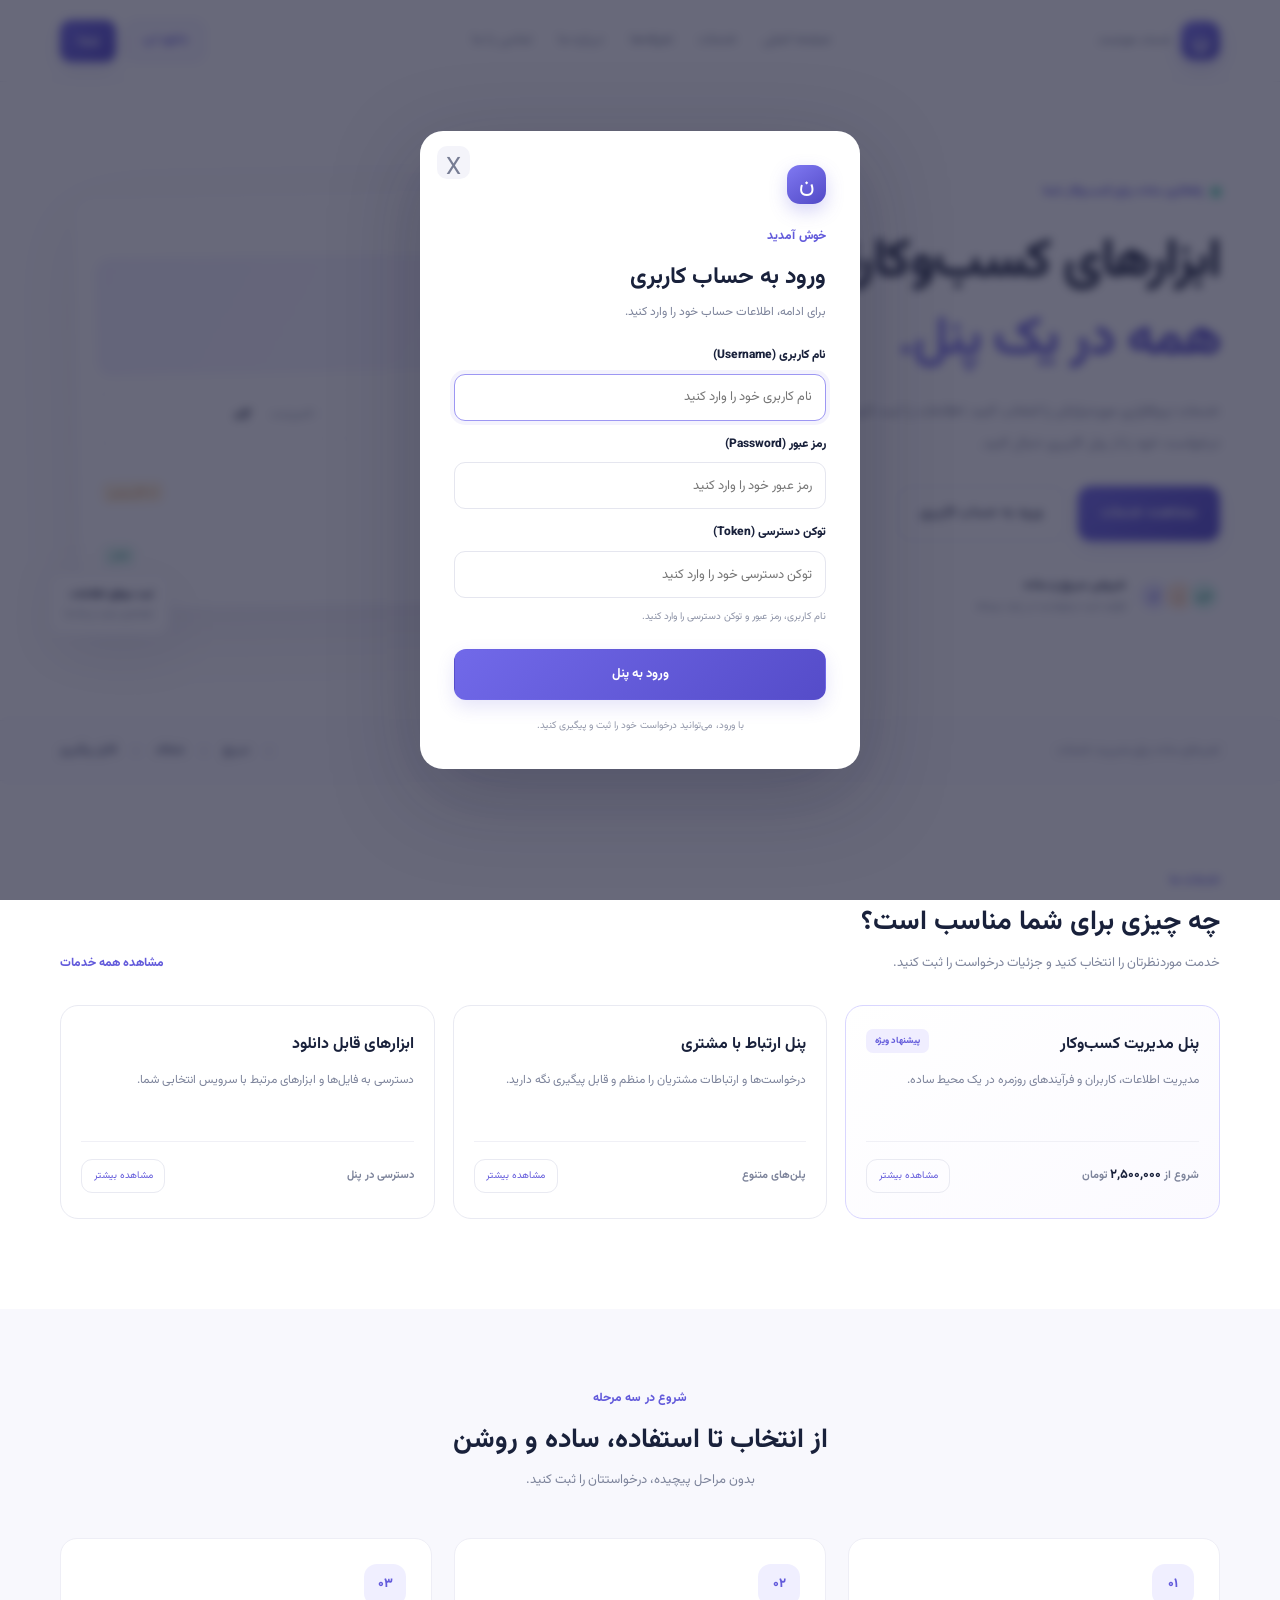
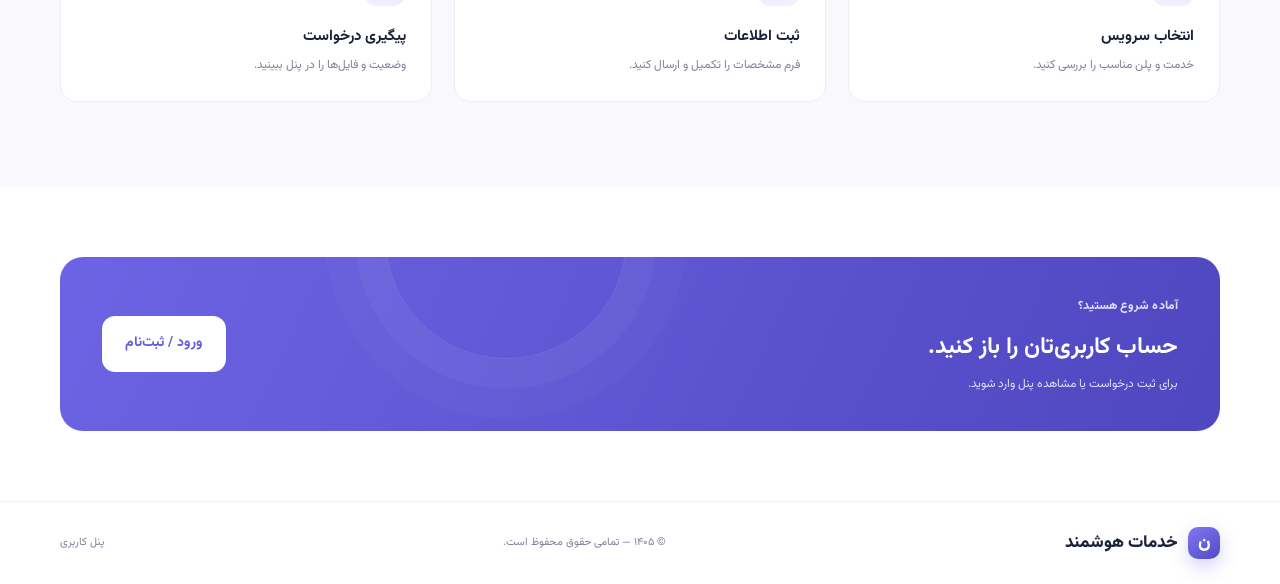
==== commit 1743d860: "singlemasterpage" ====
--- a/dashboard.html
+++ b/dashboard.html
@@ -14,7 +14,7 @@
   </head>
 
   <body class="dashboard-body">
-    <div id="header"></div>
+    <div id="site-header"></div>
 
     <main class="container page-container">
       <!-- خوش‌آمدگویی و عملیات اصلی -->
@@ -121,7 +121,7 @@
       </section>
     </main>
 
-    <div id="footer"></div>
+    <div id="site-footer"></div>
 
     <div class="toast" id="toast" role="status" aria-live="polite"></div>
 
